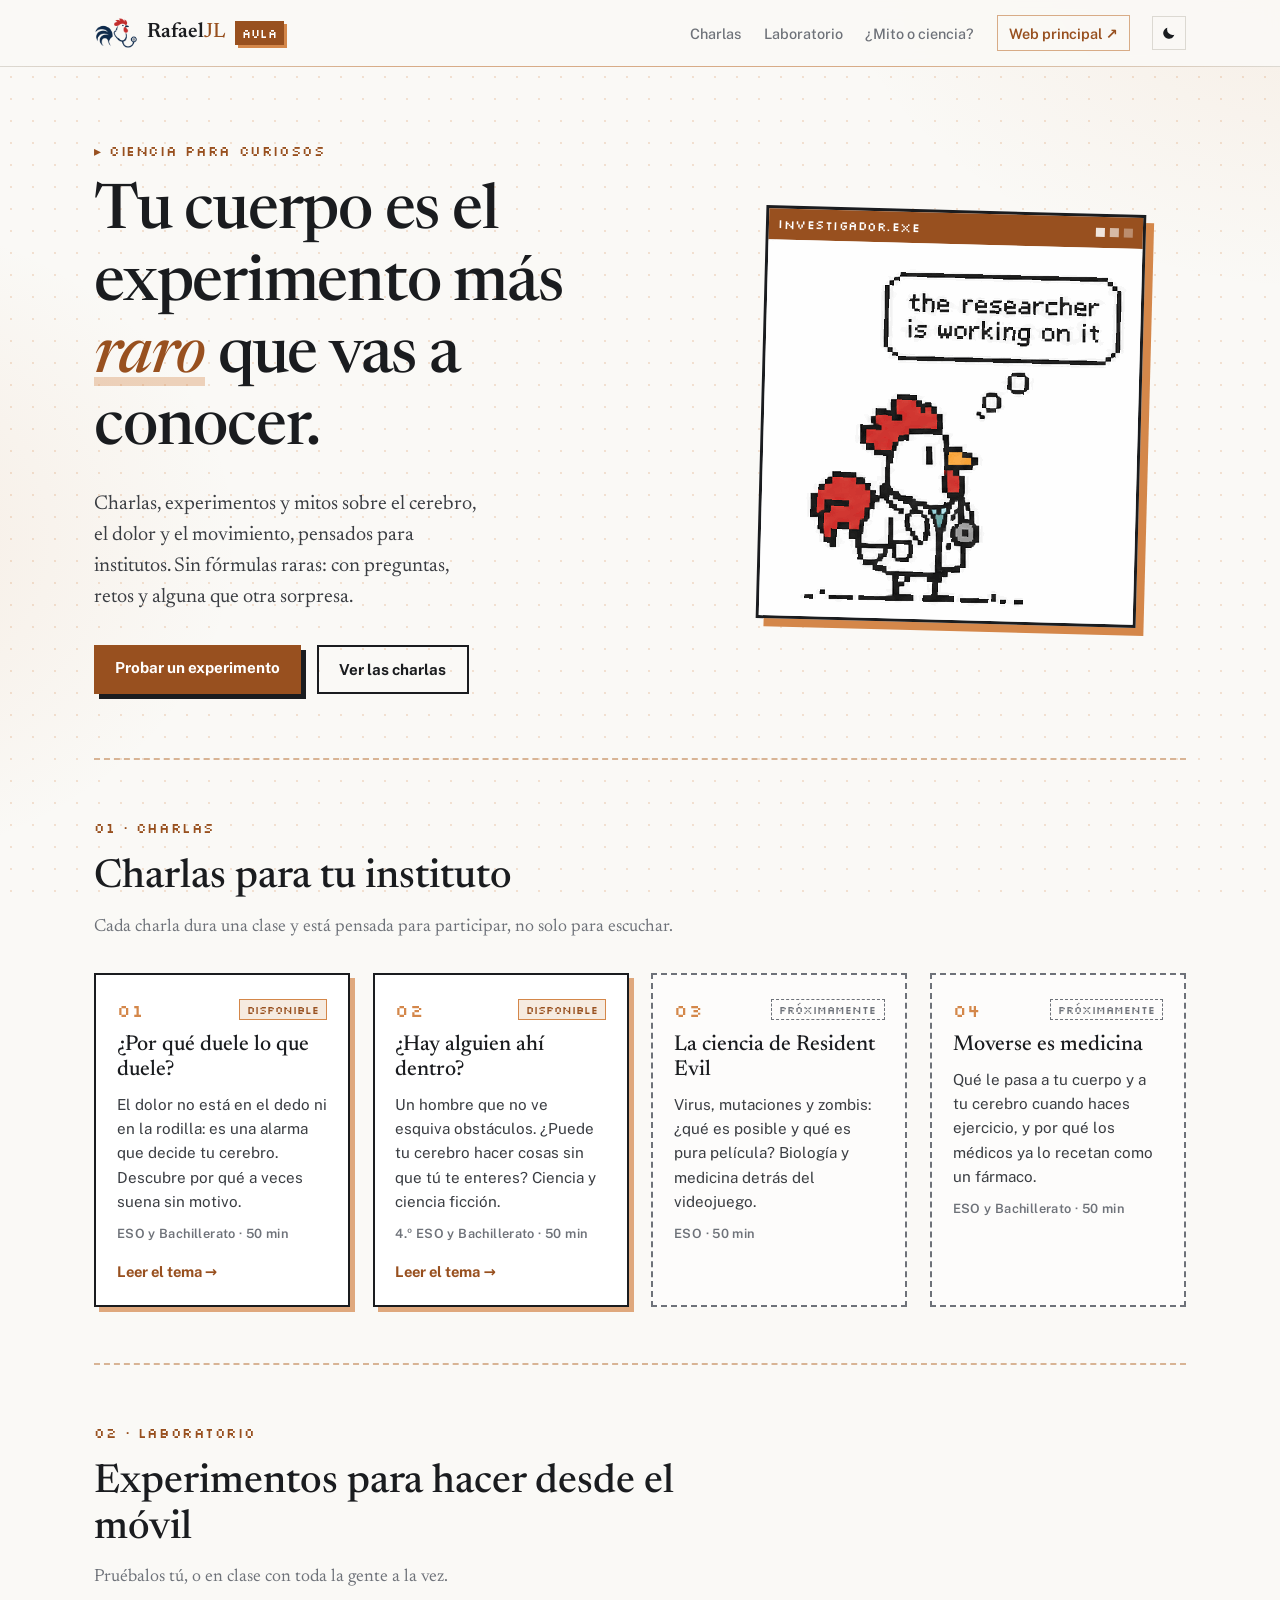
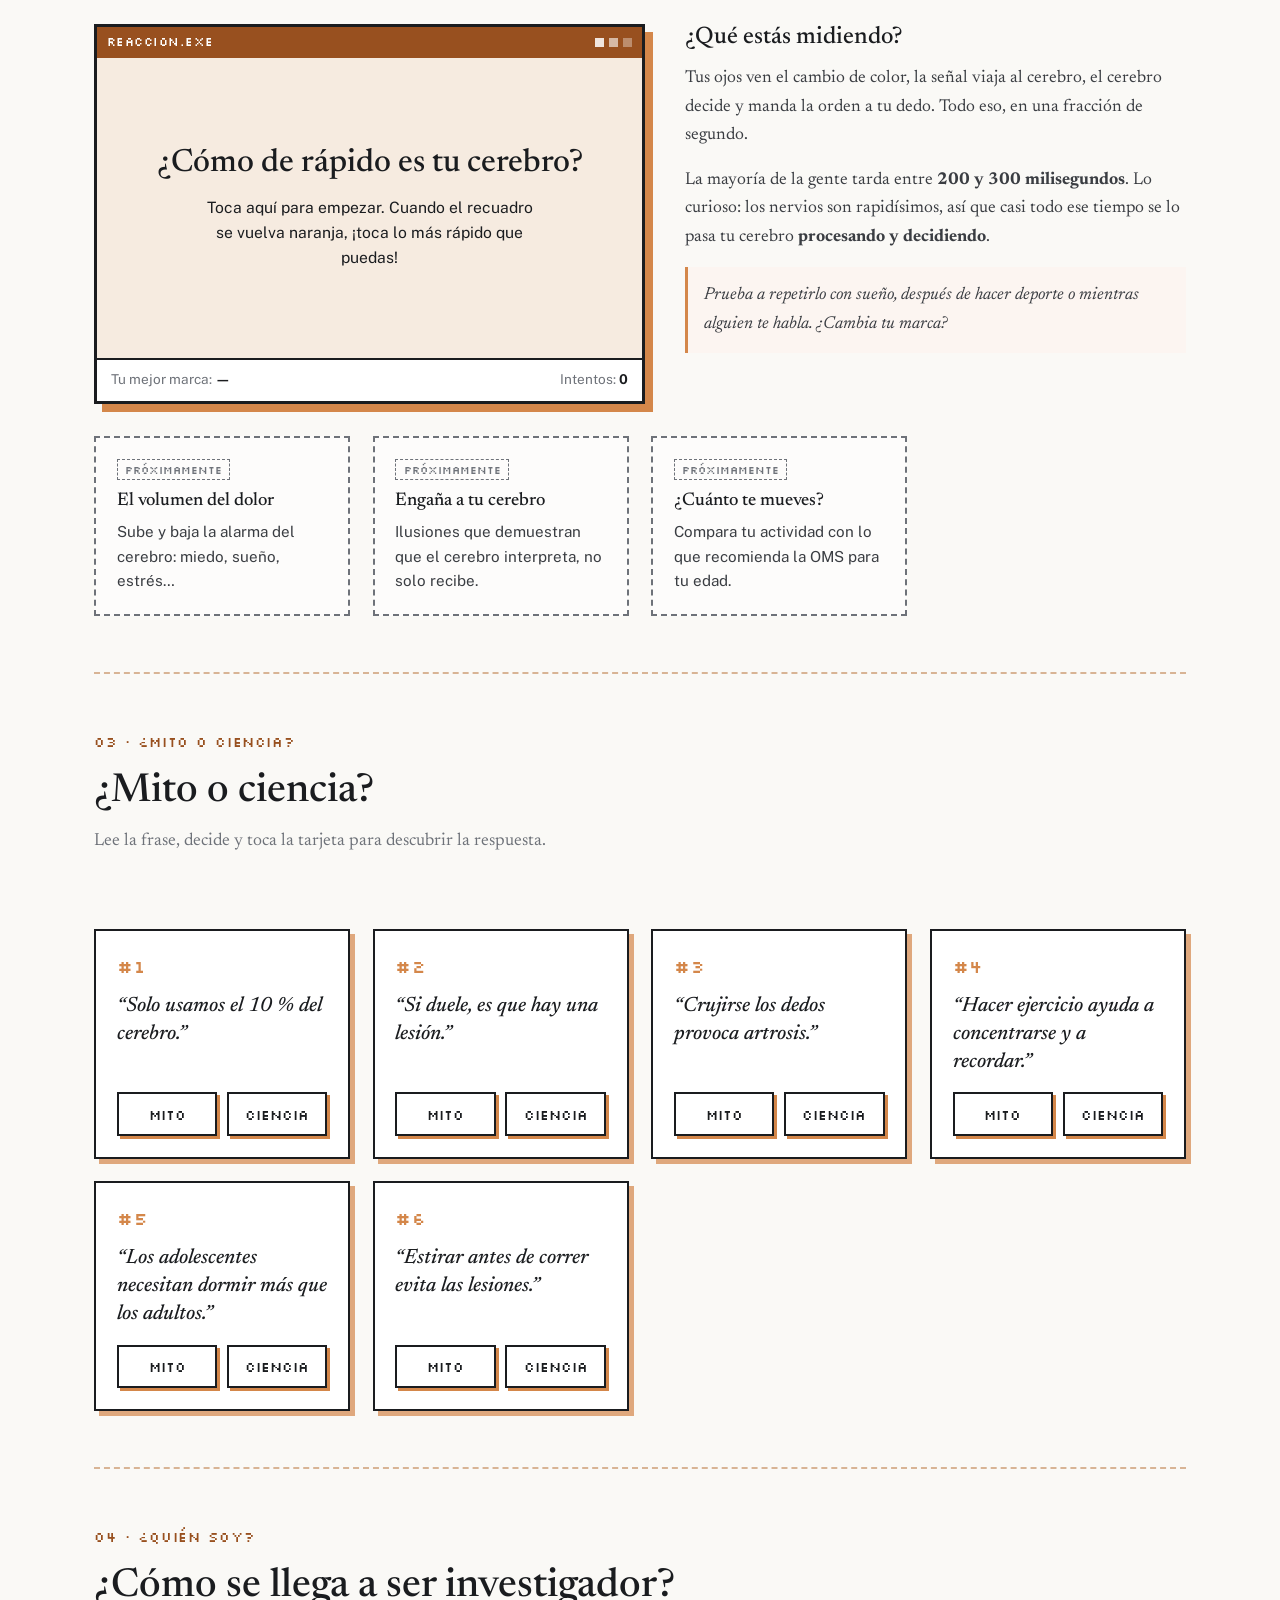
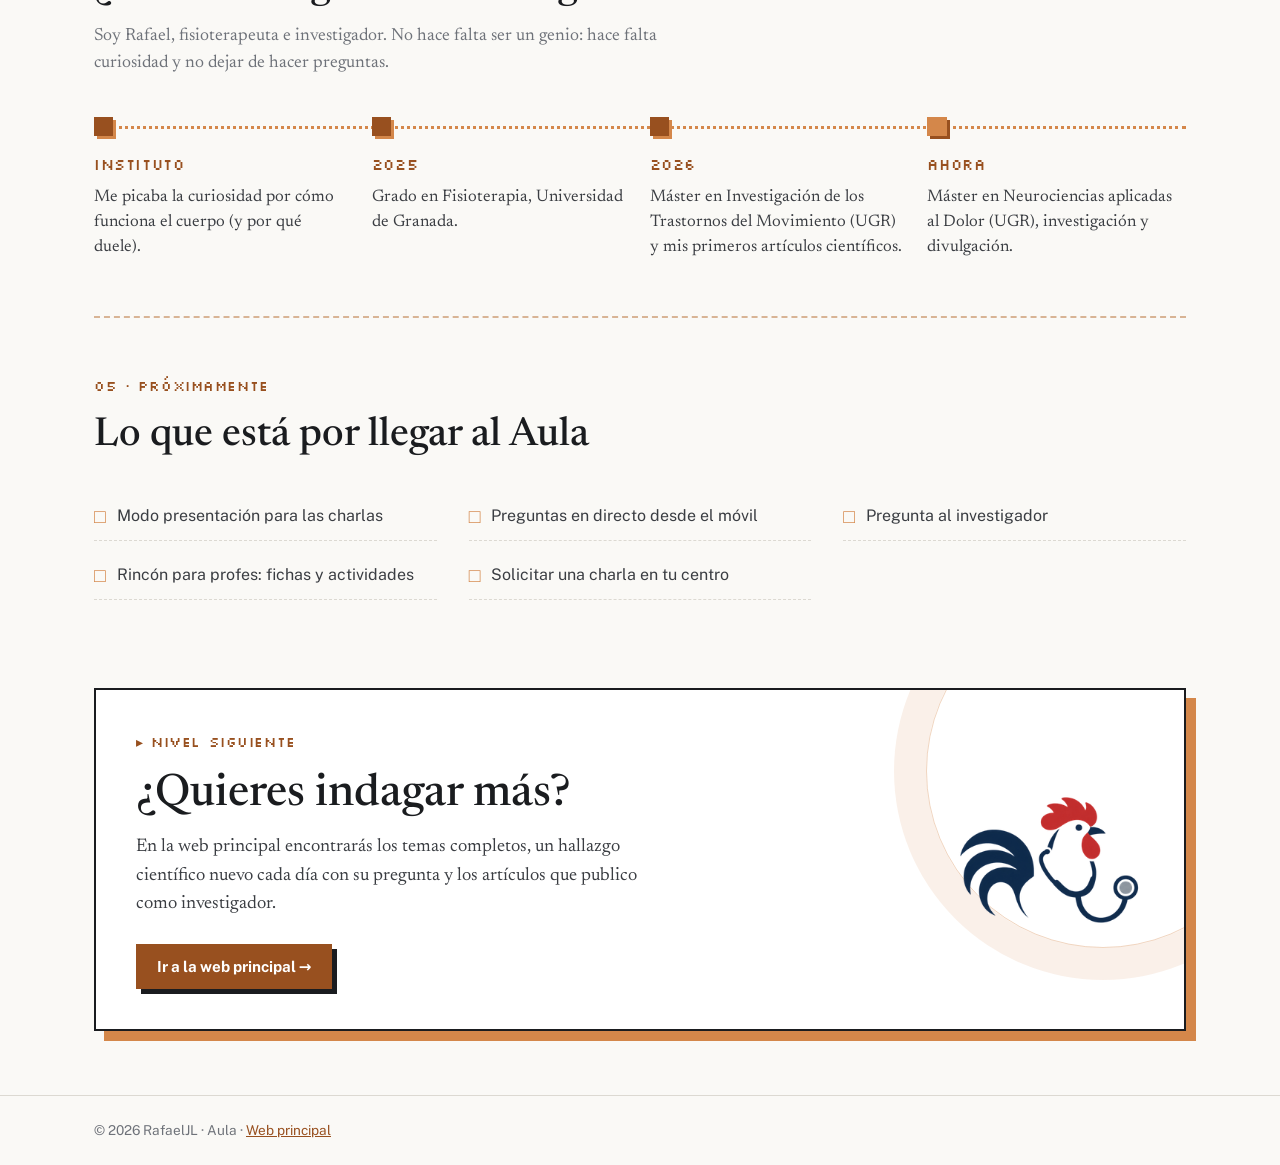
==== aula/index.html @ c413d4af "Aula: sección para institutos con charlas, laboratorio y mito o ciencia Co-Authored-By: Claude Opus " ====
<!DOCTYPE html>
<html lang="es">
<head>
  <meta charset="utf-8">
  <meta name="viewport" content="width=device-width, initial-scale=1">
  <title>Aula · RafaelJL</title>
  <meta name="description" content="Ciencia para institutos y curiosos: charlas, experimentos y mitos sobre el cuerpo, el cerebro y el dolor.">
  <meta property="og:type" content="website">
  <meta property="og:title" content="Aula RafaelJL · Ciencia para curiosos">
  <meta property="og:description" content="Charlas, experimentos y mitos sobre el cuerpo, el cerebro y el dolor.">
  <meta property="og:image" content="https://rafacapi17-dev.github.io/img/portada-compartir.jpg">
  <meta name="twitter:card" content="summary_large_image">
  <link rel="icon" type="image/png" href="../img/favicon.png">
  <link rel="preconnect" href="https://fonts.googleapis.com">
  <link rel="preconnect" href="https://fonts.gstatic.com" crossorigin>
  <link href="https://fonts.googleapis.com/css2?family=Newsreader:opsz,wght@6..72,400;6..72,500;6..72,600&family=Public+Sans:wght@400;500;600;700&family=Silkscreen&display=swap" rel="stylesheet">
  <link rel="stylesheet" href="aula.css?v=202611101855">
  <script>
    try {
      var t = localStorage.getItem("tema");
      if (t !== "claro" && t !== "oscuro") t = matchMedia("(prefers-color-scheme: dark)").matches ? "oscuro" : "claro";
      document.documentElement.dataset.tema = t;
    } catch (e) {}
  </script>
</head>
<body>
  <header class="barra">
    <div class="barra-in">
      <a class="marca" href="./" aria-label="Aula RafaelJL">
        <img class="logo logo-claro" src="../img/logo-gallo.png" alt="" width="44" height="44">
        <img class="logo logo-oscuro" src="../img/logo-gallo-oscuro.png" alt="" width="44" height="44">
        <span class="marca-txt">Rafael<span>JL</span></span>
        <span class="chapa">Aula</span>
      </a>
      <nav>
        <a href="#charlas">Charlas</a>
        <a href="#laboratorio">Laboratorio</a>
        <a href="#mitos">¿Mito o ciencia?</a>
        <a class="a-madre" href="../">Web principal <span aria-hidden="true">↗</span></a>
        <button type="button" class="ctrl" id="btnTema" aria-label="Cambiar modo claro u oscuro">
          <svg class="ico-luna" viewBox="0 0 24 24" aria-hidden="true"><path d="M20 14.5A8.5 8.5 0 0 1 9.5 4a8.5 8.5 0 1 0 10.5 10.5z"/></svg>
          <svg class="ico-sol" viewBox="0 0 24 24" aria-hidden="true"><circle cx="12" cy="12" r="4.2"/><path d="M12 2v2.5M12 19.5V22M2 12h2.5M19.5 12H22M4.9 4.9l1.8 1.8M17.3 17.3l1.8 1.8M4.9 19.1l1.8-1.8M17.3 6.7l1.8-1.8"/></svg>
        </button>
      </nav>
    </div>
  </header>

  <main>
    <section class="hero">
      <div class="hero-txt">
        <p class="pixel-etq">▸ Ciencia para curiosos</p>
        <h1>Tu cuerpo es el experimento más <em>raro</em> que vas a conocer.</h1>
        <p class="intro">Charlas, experimentos y mitos sobre el cerebro, el dolor y el movimiento, pensados para institutos. Sin fórmulas raras: con preguntas, retos y alguna que otra sorpresa.</p>
        <div class="botones">
          <a class="btn btn-pixel" href="#laboratorio">Probar un experimento</a>
          <a class="btn btn-linea" href="#charlas">Ver las charlas</a>
        </div>
      </div>
      <figure class="ventana hero-ventana">
        <div class="ventana-barra"><span class="pixel">investigador.exe</span><span class="puntos" aria-hidden="true"><i></i><i></i><i></i></span></div>
        <img class="pixelado" src="../img/investigador-trabajando.gif" alt="Gallo investigador con bata y estetoscopio pensando" width="504" height="506">
      </figure>
    </section>

    <section id="charlas" class="bloque">
      <div class="bloque-cab"><p class="pixel-etq">01 · Charlas</p><h2>Charlas para tu instituto</h2>
        <p>Cada charla dura una clase y está pensada para participar, no solo para escuchar.</p></div>
      <div class="rejilla" id="charlasLista"></div>
    </section>

    <section id="laboratorio" class="bloque">
      <div class="bloque-cab"><p class="pixel-etq">02 · Laboratorio</p><h2>Experimentos para hacer desde el móvil</h2>
        <p>Pruébalos tú, o en clase con toda la gente a la vez.</p></div>
      <div class="lab">
        <div class="ventana reaccion" id="reaccion">
          <div class="ventana-barra"><span class="pixel">reaccion.exe</span><span class="puntos" aria-hidden="true"><i></i><i></i><i></i></span></div>
          <button type="button" class="reaccion-zona" id="zona" data-estado="inicio">
            <span class="r-titulo" id="rTitulo">¿Cómo de rápido es tu cerebro?</span>
            <span class="r-texto" id="rTexto">Toca aquí para empezar. Cuando el recuadro se vuelva naranja, ¡toca lo más rápido que puedas!</span>
          </button>
          <div class="reaccion-pie"><span>Tu mejor marca: <b id="rMejor">—</b></span><span>Intentos: <b id="rIntentos">0</b></span></div>
        </div>
        <div class="lab-explica">
          <h3>¿Qué estás midiendo?</h3>
          <p>Tus ojos ven el cambio de color, la señal viaja al cerebro, el cerebro decide y manda la orden a tu dedo. Todo eso, en una fracción de segundo.</p>
          <p>La mayoría de la gente tarda entre <strong>200 y 300 milisegundos</strong>. Lo curioso: los nervios son rapidísimos, así que casi todo ese tiempo se lo pasa tu cerebro <strong>procesando y decidiendo</strong>.</p>
          <p class="nota">Prueba a repetirlo con sueño, después de hacer deporte o mientras alguien te habla. ¿Cambia tu marca?</p>
        </div>
      </div>
      <div class="rejilla mini" id="expLista"></div>
    </section>

    <section id="mitos" class="bloque">
      <div class="bloque-cab"><p class="pixel-etq">03 · ¿Mito o ciencia?</p><h2>¿Mito o ciencia?</h2>
        <p>Lee la frase, decide y toca la tarjeta para descubrir la respuesta.</p></div>
      <div class="marcador" id="marcador" aria-live="polite"></div>
      <div class="rejilla mitos" id="mitosLista"></div>
    </section>

    <section id="investigador" class="bloque">
      <div class="bloque-cab"><p class="pixel-etq">04 · ¿Quién soy?</p><h2>¿Cómo se llega a ser investigador?</h2>
        <p>Soy Rafael, fisioterapeuta e investigador. No hace falta ser un genio: hace falta curiosidad y no dejar de hacer preguntas.</p></div>
      <ol class="camino" id="camino"></ol>
    </section>

    <section class="bloque">
      <div class="bloque-cab"><p class="pixel-etq">05 · Próximamente</p><h2>Lo que está por llegar al Aula</h2></div>
      <ul class="ruta" id="ruta"></ul>
    </section>

    <section class="indagar">
      <div class="indagar-txt">
        <p class="pixel-etq">▸ Nivel siguiente</p>
        <h2>¿Quieres indagar más?</h2>
        <p>En la web principal encontrarás los temas completos, un hallazgo científico nuevo cada día con su pregunta y los artículos que publico como investigador.</p>
        <a class="btn btn-pixel" href="../">Ir a la web principal →</a>
      </div>
      <img class="indagar-logo logo-claro" src="../img/logo-gallo.png" alt="" width="200" height="200">
      <img class="indagar-logo logo-oscuro" src="../img/logo-gallo-oscuro.png" alt="" width="200" height="200">
    </section>
  </main>

  <footer><div>© <span id="anio"></span> RafaelJL · Aula · <a href="../">Web principal</a></div></footer>

  <script data-goatcounter="https://rafaeljl.goatcounter.com/count" async src="https://gc.zgo.at/count.js"></script>
  <script src="datos.js?v=202611101855"></script>
  <script src="aula.js?v=202611101855"></script>
</body>
</html>
---- aula/aula.css ----
:root {
  --fondo: #faf9f6; --papel: #ffffff; --tinta: #1a1c1f; --texto: #3a3d42; --suave: #6e7279; --linea: #dcd9d2;
  --acento: #98501f; --ambar: #d4874a; --ambar-velo: rgba(212,135,74,.12); --crema: #f6ebe0;
  --bien: #2d6a4f; --mal: #9b2c2c;
  --serif: "Newsreader", Georgia, serif; --sans: "Public Sans", system-ui, sans-serif; --pixel: "Silkscreen", ui-monospace, monospace;
  --pix: 3px; color-scheme: light;
}
:root[data-tema="oscuro"] {
  --fondo: #121417; --papel: #1a1d21; --tinta: #eceae5; --texto: #c9c7c1; --suave: #8f949b; --linea: #2e3237;
  --acento: #e2a774; --ambar: #d99a62; --ambar-velo: rgba(217,154,98,.08); --crema: #2c2219; --bien: #6fc39a; --mal: #e58a8a; color-scheme: dark;
}
* { box-sizing: border-box; }
html { scroll-behavior: smooth; scroll-padding-top: 80px; }
body { margin: 0; background: var(--fondo); color: var(--texto); font: 400 17px/1.6 var(--sans); -webkit-font-smoothing: antialiased;
  background-image: radial-gradient(55rem 40rem at 105% -10%, var(--ambar-velo), transparent 60%), radial-gradient(45rem 35rem at -15% 60%, var(--ambar-velo), transparent 60%),
    radial-gradient(color-mix(in srgb, var(--ambar) 22%, transparent) 1px, transparent 1.2px);
  background-size: auto, auto, 22px 22px; background-attachment: fixed; }
img { display: block; max-width: 100%; }
[hidden] { display: none !important; }
a { color: var(--acento); }
h1, h2, h3 { font-family: var(--serif); font-weight: 500; color: var(--tinta); margin: 0; line-height: 1.15; }
.pixel, .pixel-etq { font-family: var(--pixel); font-weight: 400; letter-spacing: .04em; }
.pixel-etq { margin: 0 0 1rem; font-size: .9rem; color: var(--acento); text-transform: uppercase; }
.pixelado { image-rendering: pixelated; }
:focus-visible { outline: 2px solid var(--ambar); outline-offset: 3px; }

/* Barra */
.barra { position: sticky; top: 0; z-index: 5; background: color-mix(in srgb, var(--fondo) 92%, transparent); backdrop-filter: blur(8px); border-bottom: 1px solid var(--linea); }
.barra::after { content: ""; position: absolute; left: 0; right: 0; bottom: -1px; height: 1px; background: linear-gradient(90deg, transparent, var(--ambar) 30%, var(--ambar) 70%, transparent); opacity: .55; }
.barra-in { max-width: 1140px; margin: 0 auto; padding: .7rem 1.5rem; display: flex; align-items: center; justify-content: space-between; gap: 1rem; }
.marca { display: inline-flex; align-items: center; gap: .55rem; text-decoration: none; }
.logo { width: 44px; height: 44px; }
.logo-oscuro { display: none; }
:root[data-tema="oscuro"] .logo-claro { display: none; }
:root[data-tema="oscuro"] .logo-oscuro { display: block; }
.marca-txt { font: 600 1.3rem/1 var(--serif); color: var(--tinta); }
.marca-txt span { color: var(--acento); font-weight: 500; }
.chapa { font: .72rem var(--pixel); text-transform: uppercase; color: var(--papel); background: var(--acento); padding: .3rem .45rem .25rem; box-shadow: var(--pix) var(--pix) 0 var(--ambar); }
nav { display: flex; align-items: center; gap: 1.4rem; }
nav a { color: var(--suave); text-decoration: none; font-size: .9rem; font-weight: 500; }
nav a:hover { color: var(--tinta); }
nav .a-madre { color: var(--acento); font-weight: 600; border: 1px solid color-mix(in srgb, var(--ambar) 55%, var(--linea)); padding: .35rem .7rem; }
nav .a-madre:hover { border-color: var(--ambar); color: var(--acento); }
.ctrl { display: inline-grid; place-items: center; width: 2.1rem; height: 2.1rem; background: none; border: 1px solid var(--linea); cursor: pointer; color: var(--tinta); }
.ctrl:hover { border-color: var(--ambar); }
.ctrl svg { width: 1rem; height: 1rem; fill: none; stroke: currentColor; stroke-width: 1.8; stroke-linecap: round; }
.ico-luna { fill: currentColor !important; stroke: none !important; }
.ico-sol { display: none; }
:root[data-tema="oscuro"] .ico-sol { display: block; }
:root[data-tema="oscuro"] .ico-luna { display: none; }

main { max-width: 1140px; margin: 0 auto; padding: 0 1.5rem; }

/* Ventanas retro */
.ventana { margin: 0; background: #fff; border: var(--pix) solid var(--tinta); box-shadow: 8px 8px 0 var(--ambar); }
:root[data-tema="oscuro"] .ventana { border-color: #eceae5; }
.ventana-barra { display: flex; justify-content: space-between; align-items: center; padding: .35rem .6rem; background: var(--acento); color: #fff; font-size: .78rem; }
.puntos { display: flex; gap: 5px; }
.puntos i { width: 9px; height: 9px; background: #fff; opacity: .85; }
.puntos i:nth-child(2) { opacity: .6; } .puntos i:nth-child(3) { opacity: .35; }

/* Hero */
.hero { display: grid; grid-template-columns: 1.2fr 1fr; gap: 3.5rem; align-items: center; padding: 4.5rem 0 4rem; }
.hero h1 { font-size: clamp(2.4rem, 5vw, 3.9rem); letter-spacing: -.02em; }
.hero h1 em { font-style: italic; color: var(--acento); position: relative; }
.hero h1 em::after { content: ""; position: absolute; left: 0; right: 0; bottom: .05em; height: .14em; background: var(--ambar); opacity: .35; }
.intro { font: 400 1.25rem/1.55 var(--serif); margin: 1.5rem 0 2rem; max-width: 36ch; }
.botones { display: flex; flex-wrap: wrap; gap: 1rem; }
.btn { display: inline-block; text-decoration: none; font: 700 .95rem var(--sans); padding: .85rem 1.3rem; transition: transform .12s, box-shadow .12s; }
.btn-pixel { background: var(--acento); color: #fff; box-shadow: 5px 5px 0 var(--tinta); }
:root[data-tema="oscuro"] .btn-pixel { color: #1a1c1f; }
.btn-pixel:hover { transform: translate(-2px, -2px); box-shadow: 7px 7px 0 var(--tinta); }
.btn-pixel:active { transform: translate(3px, 3px); box-shadow: 2px 2px 0 var(--tinta); }
.btn-linea { color: var(--tinta); border: 2px solid var(--tinta); }
.btn-linea:hover { border-color: var(--ambar); color: var(--acento); }
.hero-ventana { max-width: 380px; justify-self: center; transform: rotate(1.5deg); }
.hero-ventana img { width: 100%; height: auto; }

/* Bloques */
.bloque { padding: 3.5rem 0; border-top: 2px dashed color-mix(in srgb, var(--ambar) 45%, var(--linea)); }
.bloque-cab { margin-bottom: 2rem; max-width: 60ch; }
.bloque-cab h2 { font-size: clamp(1.9rem, 3.5vw, 2.5rem); }
.bloque-cab > p:not(.pixel-etq) { margin: .8rem 0 0; font: 400 1.1rem/1.55 var(--serif); color: var(--suave); }
.rejilla { display: grid; grid-template-columns: repeat(auto-fill, minmax(240px, 1fr)); gap: 1.4rem; }
.tarjeta { position: relative; display: flex; flex-direction: column; gap: .6rem; padding: 1.3rem; background: var(--papel); border: 2px solid var(--tinta); box-shadow: 5px 5px 0 color-mix(in srgb, var(--ambar) 70%, transparent); transition: transform .15s, box-shadow .15s; }
.tarjeta:hover { transform: translate(-2px, -2px); box-shadow: 7px 7px 0 var(--ambar); }
.tarjeta.es-prox { border-style: dashed; border-color: var(--suave); box-shadow: none; background: color-mix(in srgb, var(--papel) 60%, transparent); }
.tarjeta.es-prox:hover { transform: none; }
.tarjeta-cab { display: flex; justify-content: space-between; align-items: center; }
.num { font-size: 1.1rem; color: var(--ambar); }
.estado { font: .68rem var(--pixel); text-transform: uppercase; padding: .2rem .45rem .15rem; }
.estado.ok { background: var(--crema); color: var(--acento); border: 1px solid var(--ambar); }
.estado.prox { color: var(--suave); border: 1px dashed var(--suave); }
.tarjeta h3 { font-size: 1.35rem; }
.tarjeta p { margin: 0; font-size: .95rem; }
.tarjeta .datos { font-size: .8rem; font-weight: 600; color: var(--suave); letter-spacing: .03em; }
.tarjeta .enlace { margin-top: auto; padding-top: .4rem; font-weight: 700; font-size: .92rem; text-decoration: none; }
.tarjeta .enlace:hover { text-decoration: underline; }
.rejilla.mini { margin-top: 2rem; }
.tarjeta.mini h3 { font-size: 1.15rem; }

/* Laboratorio */
.lab { display: grid; grid-template-columns: 1.1fr 1fr; gap: 2.5rem; align-items: start; }
.reaccion { background: var(--papel); }
.reaccion-zona { all: unset; box-sizing: border-box; cursor: pointer; display: flex; flex-direction: column; justify-content: center; align-items: center; gap: .8rem; width: 100%; min-height: 300px; padding: 2rem; text-align: center; user-select: none; -webkit-user-select: none; touch-action: manipulation; transition: background .1s; background: var(--crema); color: var(--tinta); }
.reaccion-zona:focus-visible { outline: 3px solid var(--ambar); outline-offset: -6px; }
.r-titulo { font: 500 2rem/1.15 var(--serif); }
.r-texto { max-width: 34ch; font-size: .98rem; }
.reaccion-zona[data-estado="espera"] { background: #3a3d42; color: #eceae5; }
.reaccion-zona[data-estado="ya"] { background: var(--ambar); color: #1a1c1f; }
.reaccion-zona[data-estado="ya"] .r-titulo { font: 2.6rem var(--pixel); }
.reaccion-zona[data-estado="pronto"] { background: color-mix(in srgb, var(--mal) 18%, var(--papel)); }
.reaccion-zona[data-estado="resultado"] .r-titulo { font: 2.6rem var(--pixel); color: var(--acento); }
.reaccion-pie { display: flex; justify-content: space-between; padding: .6rem .9rem; border-top: 2px solid var(--tinta); font-size: .85rem; color: var(--suave); background: var(--papel); }
:root[data-tema="oscuro"] .reaccion-pie { border-color: #eceae5; }
.reaccion-pie b { color: var(--tinta); }
.lab-explica h3 { font-size: 1.5rem; margin-bottom: .8rem; }
.lab-explica p { font: 400 1.08rem/1.65 var(--serif); margin: 0 0 1rem; }
.lab-explica .nota { padding: .9rem 1rem; border-left: 3px solid var(--ambar); background: color-mix(in srgb, var(--ambar) 8%, var(--papel)); font-style: italic; }

/* Mitos */
.marcador { display: flex; flex-wrap: wrap; gap: .5rem 1rem; align-items: center; min-height: 1.6rem; margin-bottom: 1rem; color: var(--suave); }
.marcador .pixel { color: var(--acento); }
.mito { min-height: 230px; padding: 1.3rem; background: var(--papel); border: 2px solid var(--tinta); box-shadow: 5px 5px 0 color-mix(in srgb, var(--ambar) 70%, transparent); display: flex; }
.mito > div { display: flex; flex-direction: column; gap: .8rem; width: 100%; }
.mito.girada { animation: girar .45s ease; }
@keyframes girar { 0% { transform: perspective(600px) rotateY(0); } 50% { transform: perspective(600px) rotateY(90deg); } 100% { transform: perspective(600px) rotateY(0); } }
.mito.acierto { box-shadow: 5px 5px 0 var(--bien); }
.mito.fallo { box-shadow: 5px 5px 0 var(--mal); }
.mito-frase { margin: 0; font: italic 500 1.3rem/1.35 var(--serif); color: var(--tinta); flex: 1; }
.mito-botones { display: grid; grid-template-columns: 1fr 1fr; gap: .6rem; }
.mito-botones button { cursor: pointer; padding: .65rem; font: .9rem var(--pixel); text-transform: uppercase; background: var(--papel); color: var(--tinta); border: 2px solid var(--tinta); box-shadow: 3px 3px 0 var(--ambar); transition: transform .1s, box-shadow .1s; }
.mito-botones button:hover { background: var(--crema); }
.mito-botones button:active { transform: translate(2px, 2px); box-shadow: 1px 1px 0 var(--ambar); }
.veredicto { align-self: flex-start; font: 1rem var(--pixel); text-transform: uppercase; padding: .3rem .55rem .2rem; color: #fff; }
.veredicto.v-mito { background: var(--mal); } .veredicto.v-ciencia { background: var(--bien); }
:root[data-tema="oscuro"] .veredicto { color: #121417; }
.tu-resp { margin: 0; font-weight: 700; color: var(--tinta); }
.mito-dorso p:last-child { margin: 0; font-size: .95rem; line-height: 1.55; }

/* Camino del investigador */
.camino { list-style: none; margin: 0; padding: 0; display: grid; grid-template-columns: repeat(4, 1fr); gap: 1.2rem; position: relative; }
.camino::before { content: ""; position: absolute; left: 0; right: 0; top: 1.05rem; border-top: 3px dotted var(--ambar); }
.camino li { position: relative; padding-top: 2.6rem; }
.camino li::before { content: ""; position: absolute; top: .45rem; left: 0; width: 1.2rem; height: 1.2rem; background: var(--acento); box-shadow: 3px 3px 0 var(--ambar); }
.camino li:last-child::before { background: var(--ambar); box-shadow: 3px 3px 0 var(--acento); animation: latir 1.6s ease-in-out infinite; }
@keyframes latir { 50% { transform: scale(.75); } }
.camino .pixel { color: var(--acento); font-size: .95rem; }
.camino p { margin: .4rem 0 0; font: 400 1.05rem/1.5 var(--serif); }

/* Hoja de ruta */
.ruta { list-style: none; margin: 0; padding: 0; display: grid; grid-template-columns: repeat(auto-fill, minmax(280px, 1fr)); gap: .6rem 2rem; }
.ruta li { display: flex; align-items: center; gap: .7rem; padding: .7rem 0; border-bottom: 1px dashed var(--linea); font-size: 1rem; }
.ruta .caja { font: 1.2rem var(--pixel); color: var(--ambar); }
.ruta li.hecho { color: var(--suave); text-decoration: line-through; }

/* Puerta a la web principal */
.indagar { display: grid; grid-template-columns: 1fr auto; gap: 2rem; align-items: center; margin: 2rem 0 4rem; padding: 2.5rem; background: var(--papel); border: 2px solid var(--tinta); box-shadow: 10px 10px 0 var(--ambar); position: relative; overflow: hidden; }
.indagar::before { content: ""; position: absolute; right: -6rem; top: -6rem; width: 22rem; height: 22rem; border-radius: 50%; border: 1px solid color-mix(in srgb, var(--ambar) 35%, transparent); box-shadow: 0 0 0 2rem var(--ambar-velo); }
.indagar h2 { font-size: clamp(2rem, 4vw, 2.8rem); }
.indagar p:not(.pixel-etq) { font: 400 1.15rem/1.55 var(--serif); max-width: 52ch; margin: .8rem 0 1.6rem; }
.indagar-logo { width: 190px; height: auto; position: relative; }

footer { border-top: 1px solid var(--linea); }
footer div { max-width: 1140px; margin: 0 auto; padding: 1.5rem; font-size: .85rem; color: var(--suave); }

@media (max-width: 900px) {
  .hero { grid-template-columns: 1fr; gap: 2.5rem; padding-top: 3rem; }
  .hero-ventana { max-width: 300px; }
  .lab { grid-template-columns: 1fr; }
  .camino { grid-template-columns: 1fr 1fr; }
  nav a:not(.a-madre) { display: none; }
}
@media (max-width: 600px) {
  .marca-txt { font-size: 1.1rem; }
  .logo { width: 38px; height: 38px; }
  nav { gap: .5rem; }
  nav .a-madre { font-size: .8rem; padding: .3rem .5rem; }
  .barra-in { padding: .6rem 1rem; }
  .camino { grid-template-columns: 1fr; }
  .camino::before { left: .55rem; right: auto; top: 0; bottom: 0; border-top: 0; border-left: 3px dotted var(--ambar); }
  .camino li { padding: 0 0 0 2.4rem; }
  .camino li::before { top: .2rem; }
  .indagar { grid-template-columns: 1fr; padding: 1.8rem 1.3rem; }
  .indagar-logo { width: 130px; }
  .r-titulo { font-size: 1.6rem; }
}
@media (prefers-reduced-motion: reduce) { * { animation: none !important; transition: none !important; } }
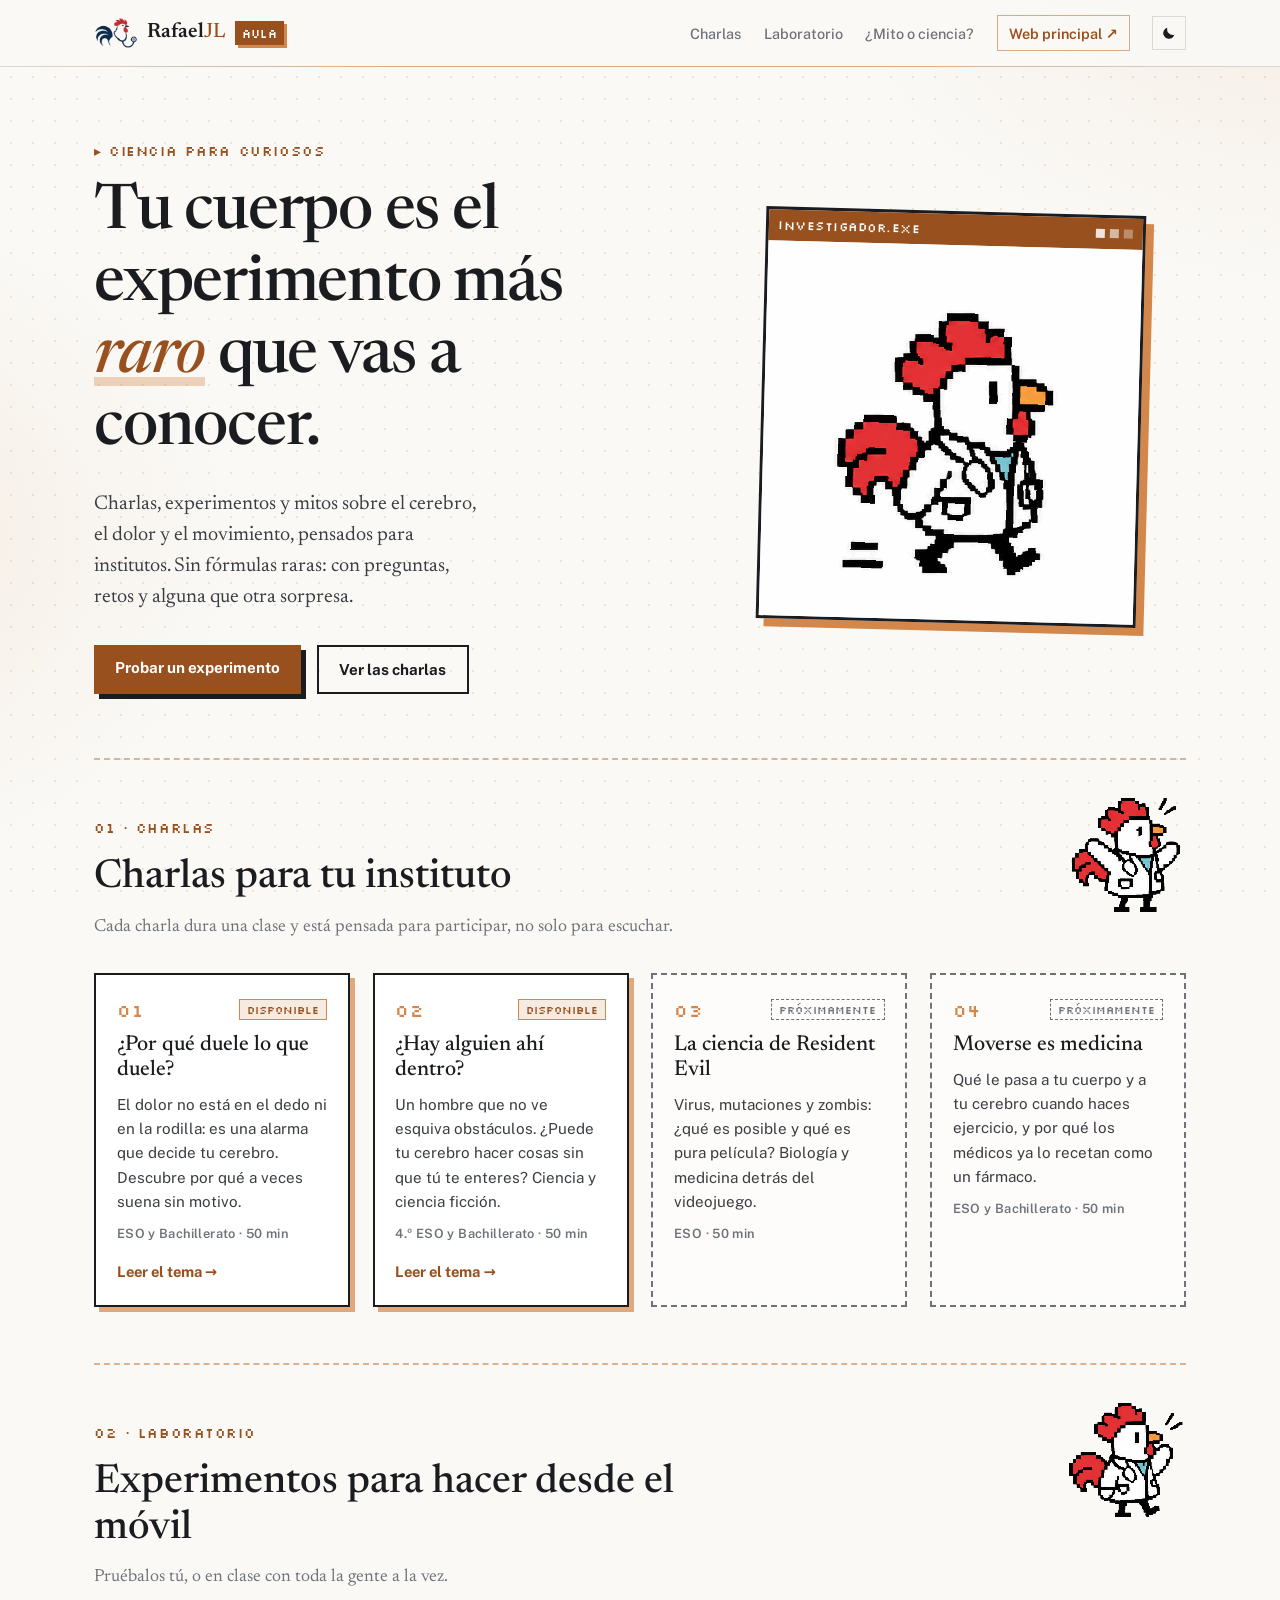
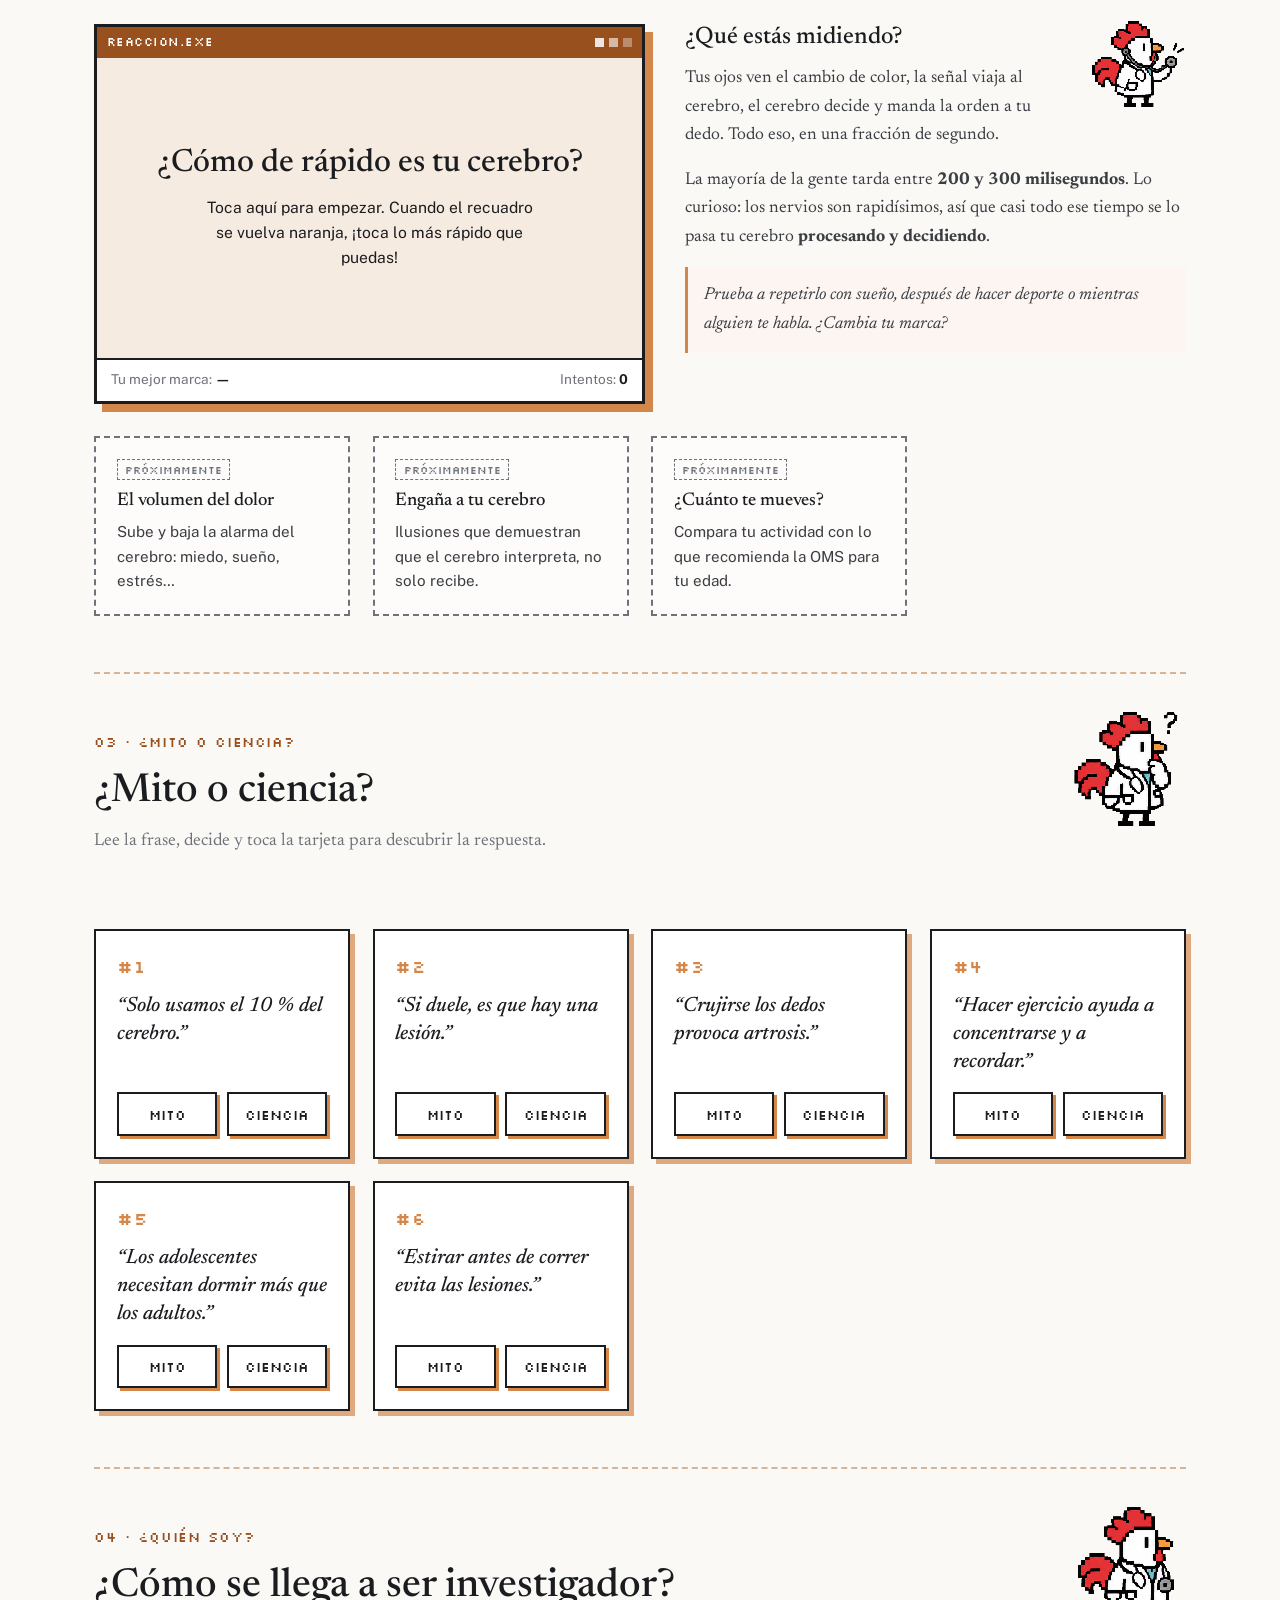
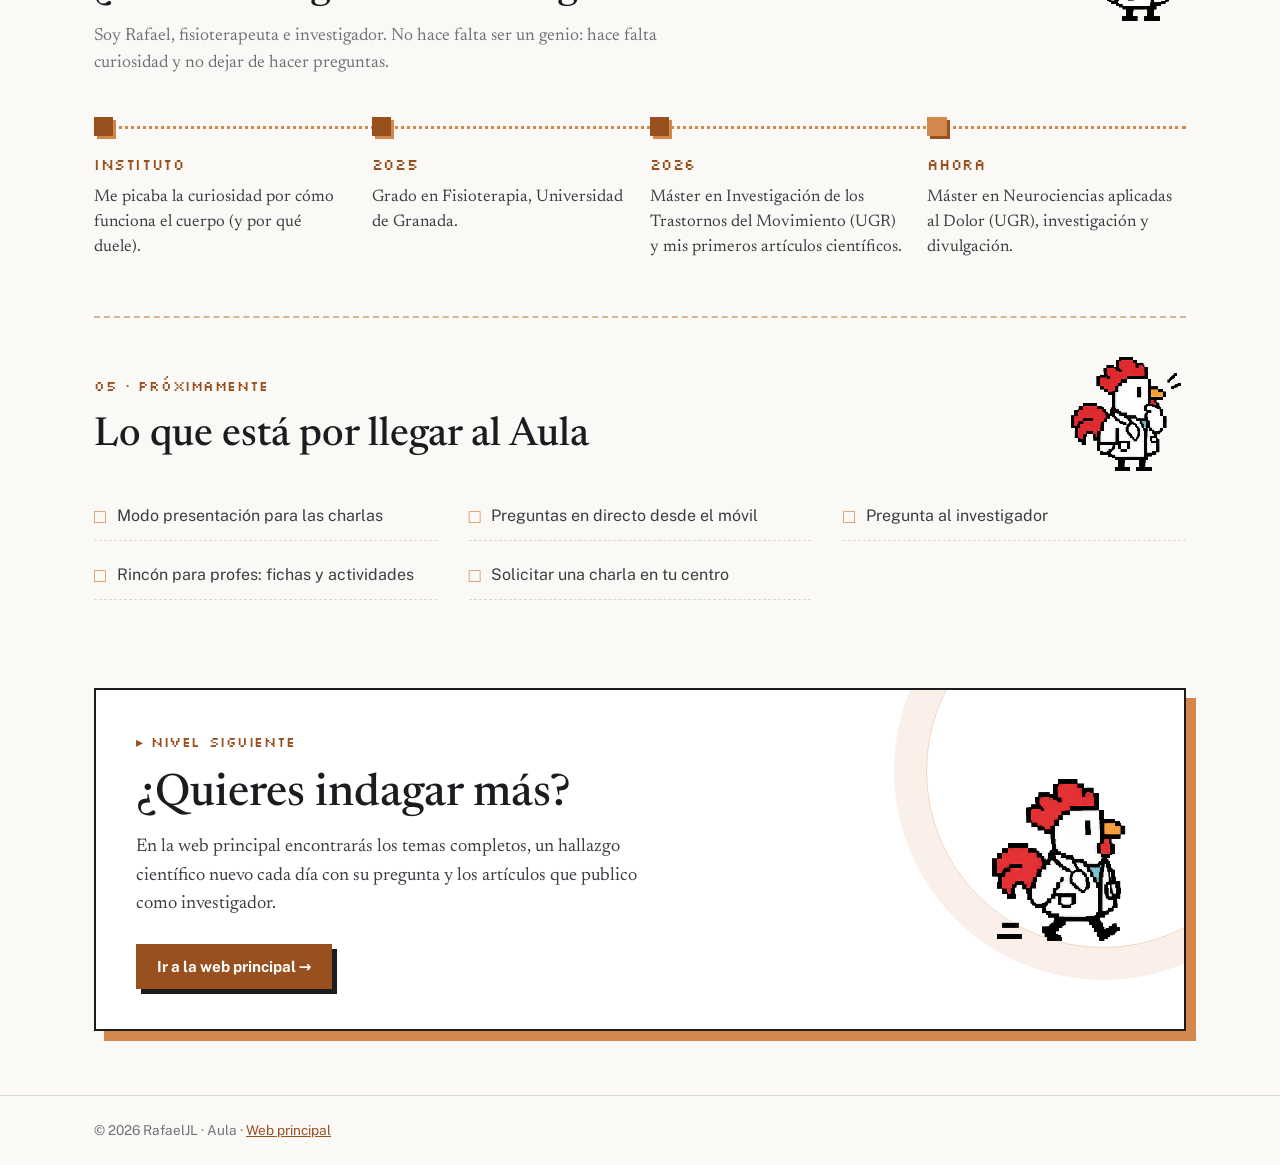
==== commit 66c4f6e6: "Gallo en poses variadas sin bocadillo en el Aula y en la puerta Co-Authored-By: Claude Opus 5.5 <nor" ====
--- a/aula/index.html
+++ b/aula/index.html
@@ -14,7 +14,7 @@
   <link rel="preconnect" href="https://fonts.googleapis.com">
   <link rel="preconnect" href="https://fonts.gstatic.com" crossorigin>
   <link href="https://fonts.googleapis.com/css2?family=Newsreader:opsz,wght@6..72,400;6..72,500;6..72,600&family=Public+Sans:wght@400;500;600;700&family=Silkscreen&display=swap" rel="stylesheet">
-  <link rel="stylesheet" href="aula.css?v=202611101855">
+  <link rel="stylesheet" href="aula.css?v=202611101901">
   <script>
     try {
       var t = localStorage.getItem("tema");
@@ -58,17 +58,19 @@
       </div>
       <figure class="ventana hero-ventana">
         <div class="ventana-barra"><span class="pixel">investigador.exe</span><span class="puntos" aria-hidden="true"><i></i><i></i><i></i></span></div>
-        <img class="pixelado" src="../img/investigador-trabajando.gif" alt="Gallo investigador con bata y estetoscopio pensando" width="504" height="506">
+        <img class="pixelado" src="../img/gallo/gallo-poses.gif" alt="Gallo investigador con bata y estetoscopio saludando" width="507" height="508">
       </figure>
     </section>
 
     <section id="charlas" class="bloque">
+      <img class="pose" src="../img/gallo/gallo-entusiasmado.png" alt="" width="200" height="200" loading="lazy">
       <div class="bloque-cab"><p class="pixel-etq">01 · Charlas</p><h2>Charlas para tu instituto</h2>
         <p>Cada charla dura una clase y está pensada para participar, no solo para escuchar.</p></div>
       <div class="rejilla" id="charlasLista"></div>
     </section>
 
     <section id="laboratorio" class="bloque">
+      <img class="pose" src="../img/gallo/gallo-saluda.png" alt="" width="200" height="200" loading="lazy">
       <div class="bloque-cab"><p class="pixel-etq">02 · Laboratorio</p><h2>Experimentos para hacer desde el móvil</h2>
         <p>Pruébalos tú, o en clase con toda la gente a la vez.</p></div>
       <div class="lab">
@@ -81,6 +83,7 @@
           <div class="reaccion-pie"><span>Tu mejor marca: <b id="rMejor">—</b></span><span>Intentos: <b id="rIntentos">0</b></span></div>
         </div>
         <div class="lab-explica">
+          <img class="pose-lab" id="rPose" src="../img/gallo/gallo-fonendo.png" alt="" width="200" height="200">
           <h3>¿Qué estás midiendo?</h3>
           <p>Tus ojos ven el cambio de color, la señal viaja al cerebro, el cerebro decide y manda la orden a tu dedo. Todo eso, en una fracción de segundo.</p>
           <p>La mayoría de la gente tarda entre <strong>200 y 300 milisegundos</strong>. Lo curioso: los nervios son rapidísimos, así que casi todo ese tiempo se lo pasa tu cerebro <strong>procesando y decidiendo</strong>.</p>
@@ -91,6 +94,7 @@
     </section>
 
     <section id="mitos" class="bloque">
+      <img class="pose" src="../img/gallo/gallo-pensando.png" alt="" width="200" height="200" loading="lazy">
       <div class="bloque-cab"><p class="pixel-etq">03 · ¿Mito o ciencia?</p><h2>¿Mito o ciencia?</h2>
         <p>Lee la frase, decide y toca la tarjeta para descubrir la respuesta.</p></div>
       <div class="marcador" id="marcador" aria-live="polite"></div>
@@ -98,12 +102,14 @@
     </section>
 
     <section id="investigador" class="bloque">
+      <img class="pose" src="../img/gallo/gallo-de-pie.png" alt="" width="200" height="200" loading="lazy">
       <div class="bloque-cab"><p class="pixel-etq">04 · ¿Quién soy?</p><h2>¿Cómo se llega a ser investigador?</h2>
         <p>Soy Rafael, fisioterapeuta e investigador. No hace falta ser un genio: hace falta curiosidad y no dejar de hacer preguntas.</p></div>
       <ol class="camino" id="camino"></ol>
     </section>
 
     <section class="bloque">
+      <img class="pose" src="../img/gallo/gallo-idea.png" alt="" width="200" height="200" loading="lazy">
       <div class="bloque-cab"><p class="pixel-etq">05 · Próximamente</p><h2>Lo que está por llegar al Aula</h2></div>
       <ul class="ruta" id="ruta"></ul>
     </section>
@@ -115,15 +121,14 @@
         <p>En la web principal encontrarás los temas completos, un hallazgo científico nuevo cada día con su pregunta y los artículos que publico como investigador.</p>
         <a class="btn btn-pixel" href="../">Ir a la web principal →</a>
       </div>
-      <img class="indagar-logo logo-claro" src="../img/logo-gallo.png" alt="" width="200" height="200">
-      <img class="indagar-logo logo-oscuro" src="../img/logo-gallo-oscuro.png" alt="" width="200" height="200">
+      <img class="indagar-logo pose-fija" src="../img/gallo/gallo-camina.png" alt="" width="200" height="200">
     </section>
   </main>
 
   <footer><div>© <span id="anio"></span> RafaelJL · Aula · <a href="../">Web principal</a></div></footer>
 
   <script data-goatcounter="https://rafaeljl.goatcounter.com/count" async src="https://gc.zgo.at/count.js"></script>
-  <script src="datos.js?v=202611101855"></script>
-  <script src="aula.js?v=202611101855"></script>
+  <script src="datos.js?v=202611101901"></script>
+  <script src="aula.js?v=202611101901"></script>
 </body>
 </html>
--- a/aula/aula.css
+++ b/aula/aula.css
@@ -186,3 +186,15 @@
   .r-titulo { font-size: 1.6rem; }
 }
 @media (prefers-reduced-motion: reduce) { * { animation: none !important; transition: none !important; } }
+
+/* Poses del gallo */
+.bloque { position: relative; }
+.pose { position: absolute; right: 0; top: 2.2rem; width: 120px; height: auto; image-rendering: pixelated; pointer-events: none; animation: flota 3.5s ease-in-out infinite; }
+.bloque:nth-of-type(even) .pose { animation-delay: -1.7s; }
+@keyframes flota { 50% { transform: translateY(-6px); } }
+.pose-lab { float: right; width: 96px; height: auto; margin: -.5rem 0 .5rem 1rem; image-rendering: pixelated; }
+.pose-fija { image-rendering: pixelated; }
+.indagar-logo.pose-fija { width: 170px; }
+:root[data-tema="oscuro"] .pose, :root[data-tema="oscuro"] .pose-lab, :root[data-tema="oscuro"] .pose-fija { filter: drop-shadow(0 0 1px rgba(236,234,229,.55)); }
+@media (max-width: 900px) { .pose { width: 84px; top: 2.4rem; } }
+@media (max-width: 600px) { .pose { width: 64px; top: 2.6rem; } .bloque-cab { padding-right: 70px; } .pose-lab { width: 72px; } }
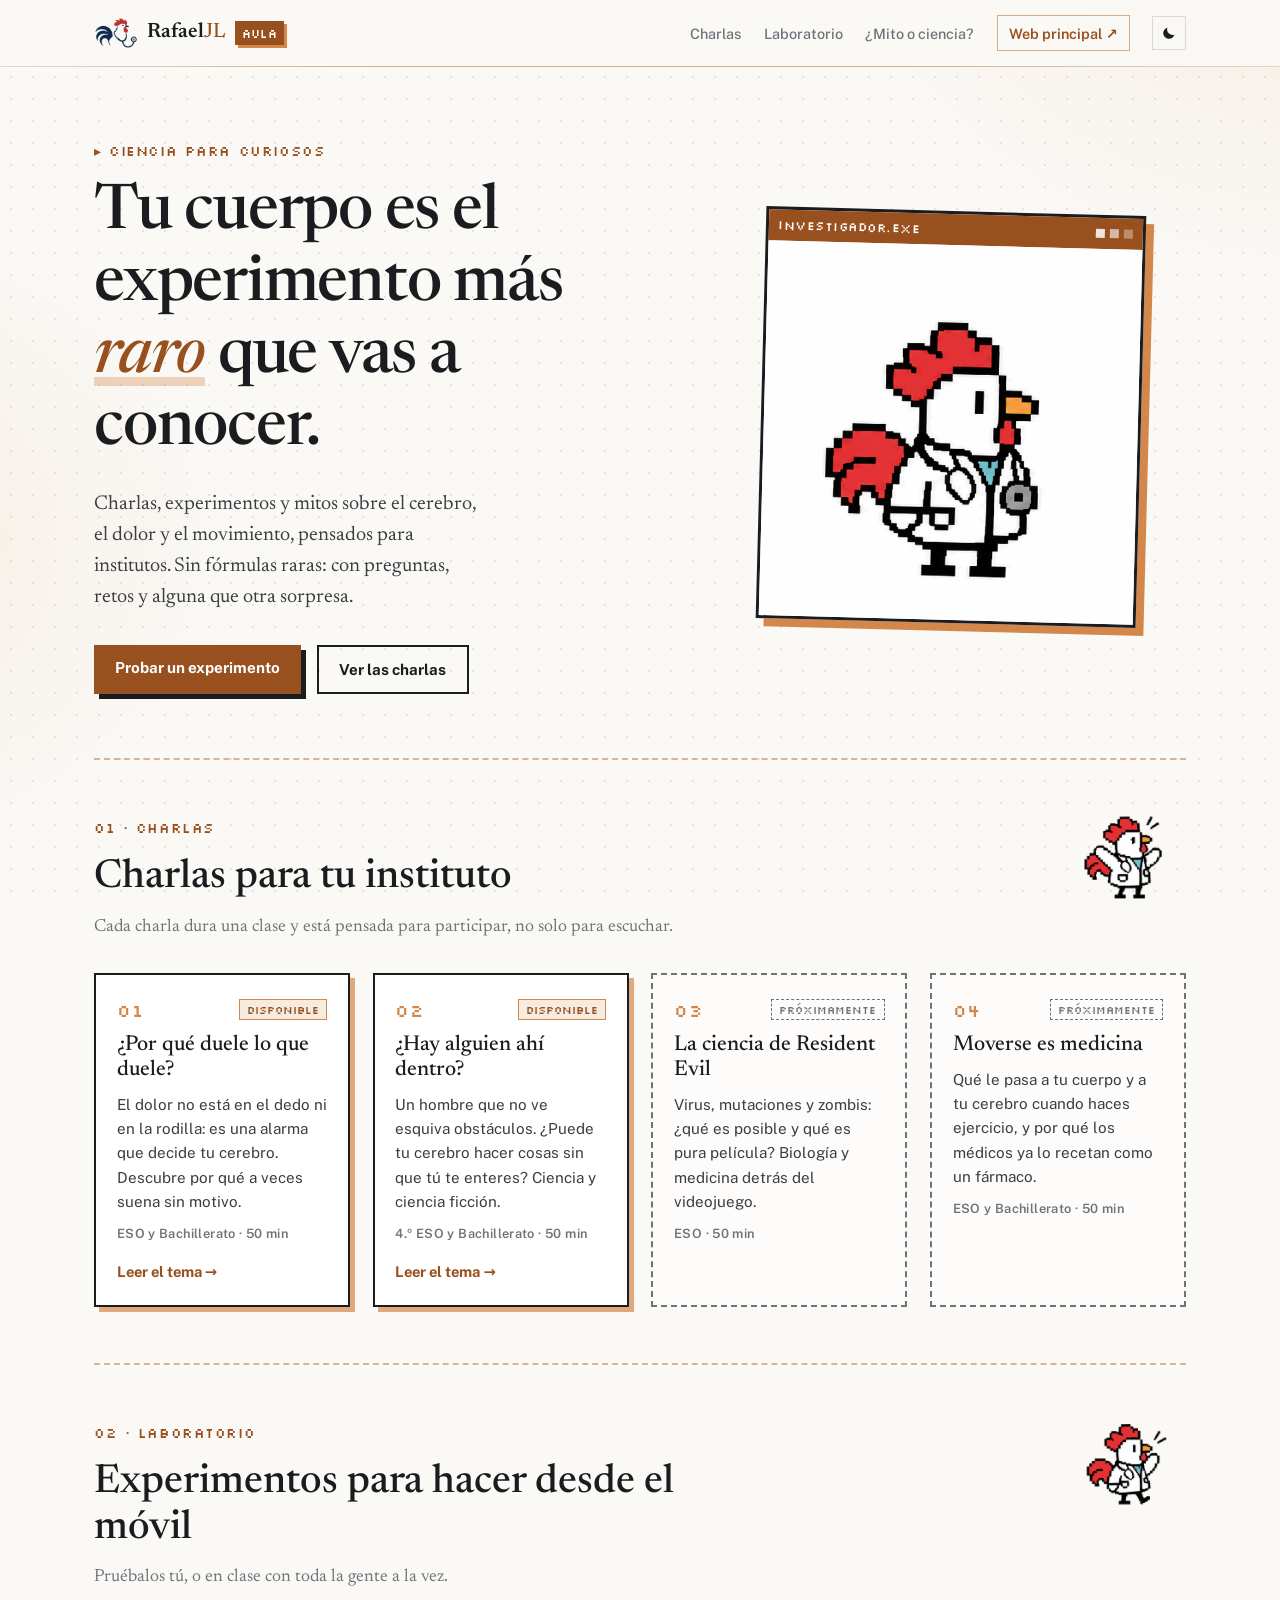
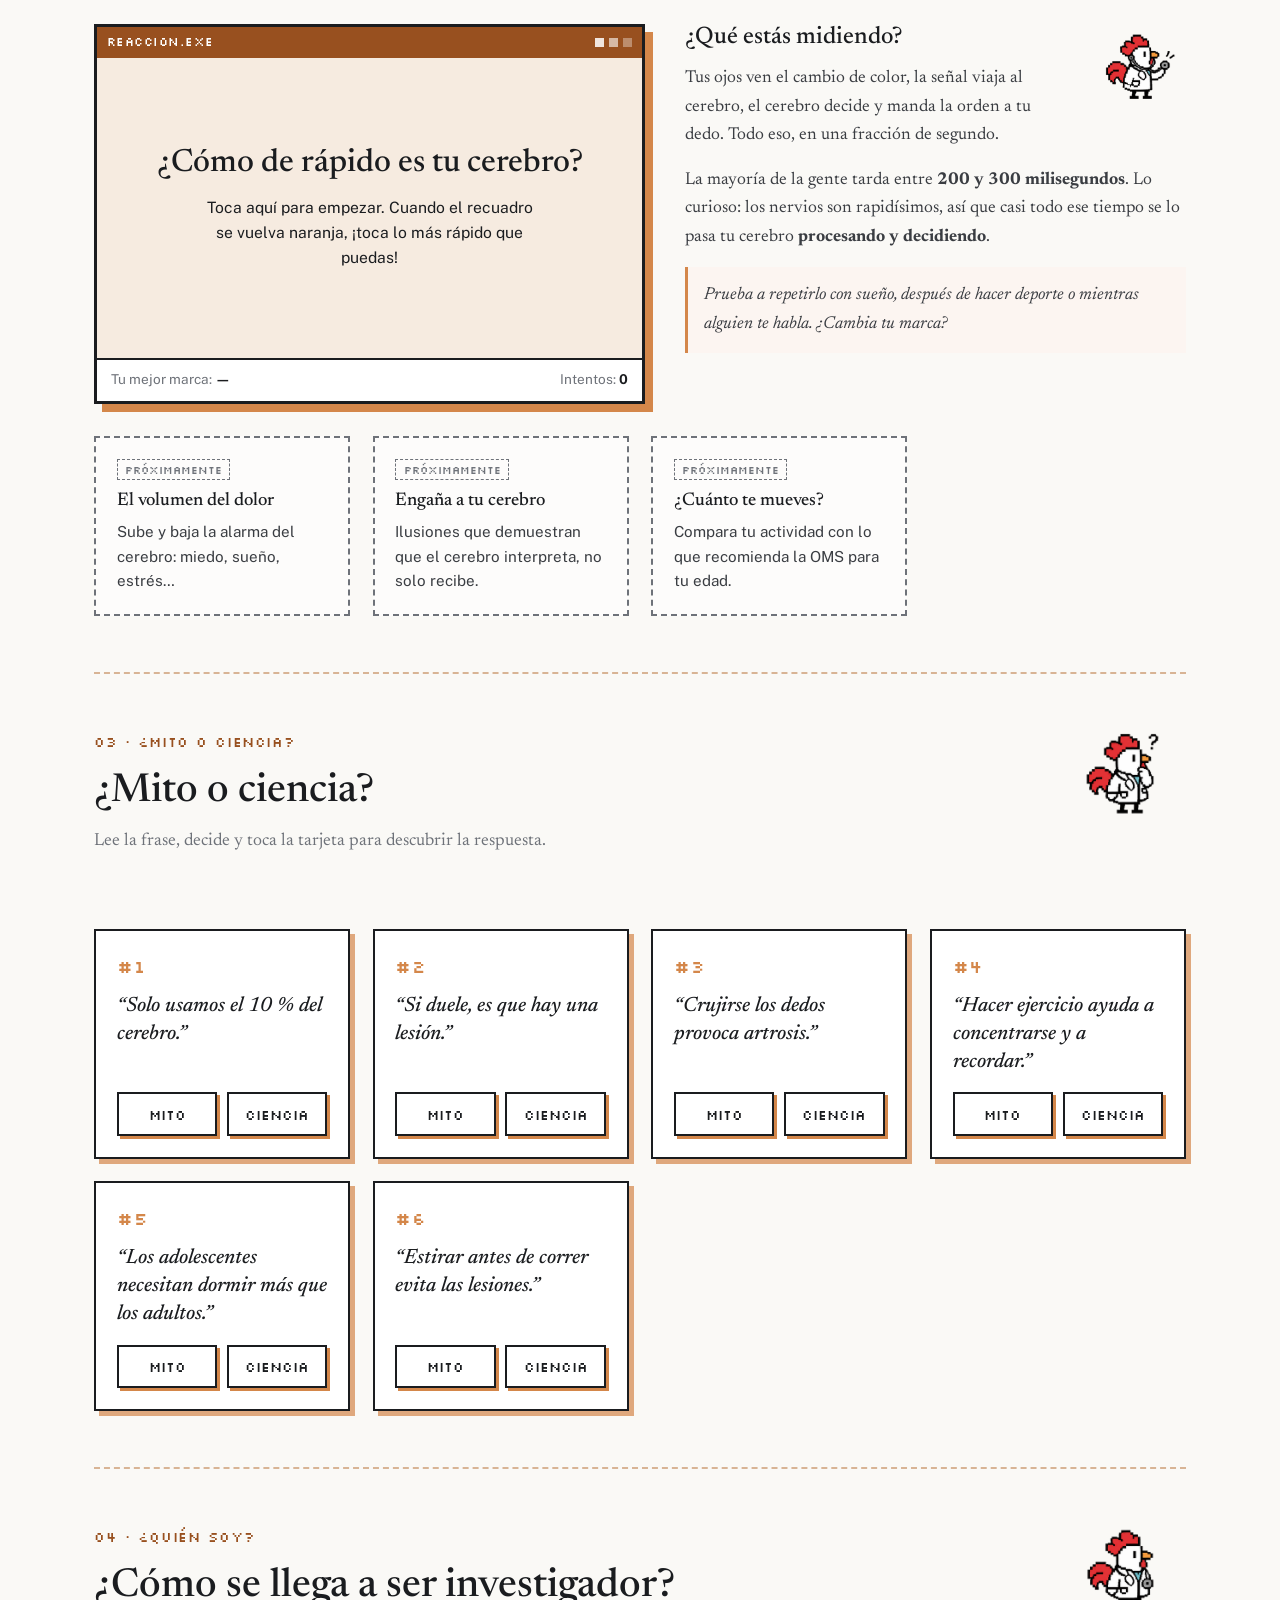
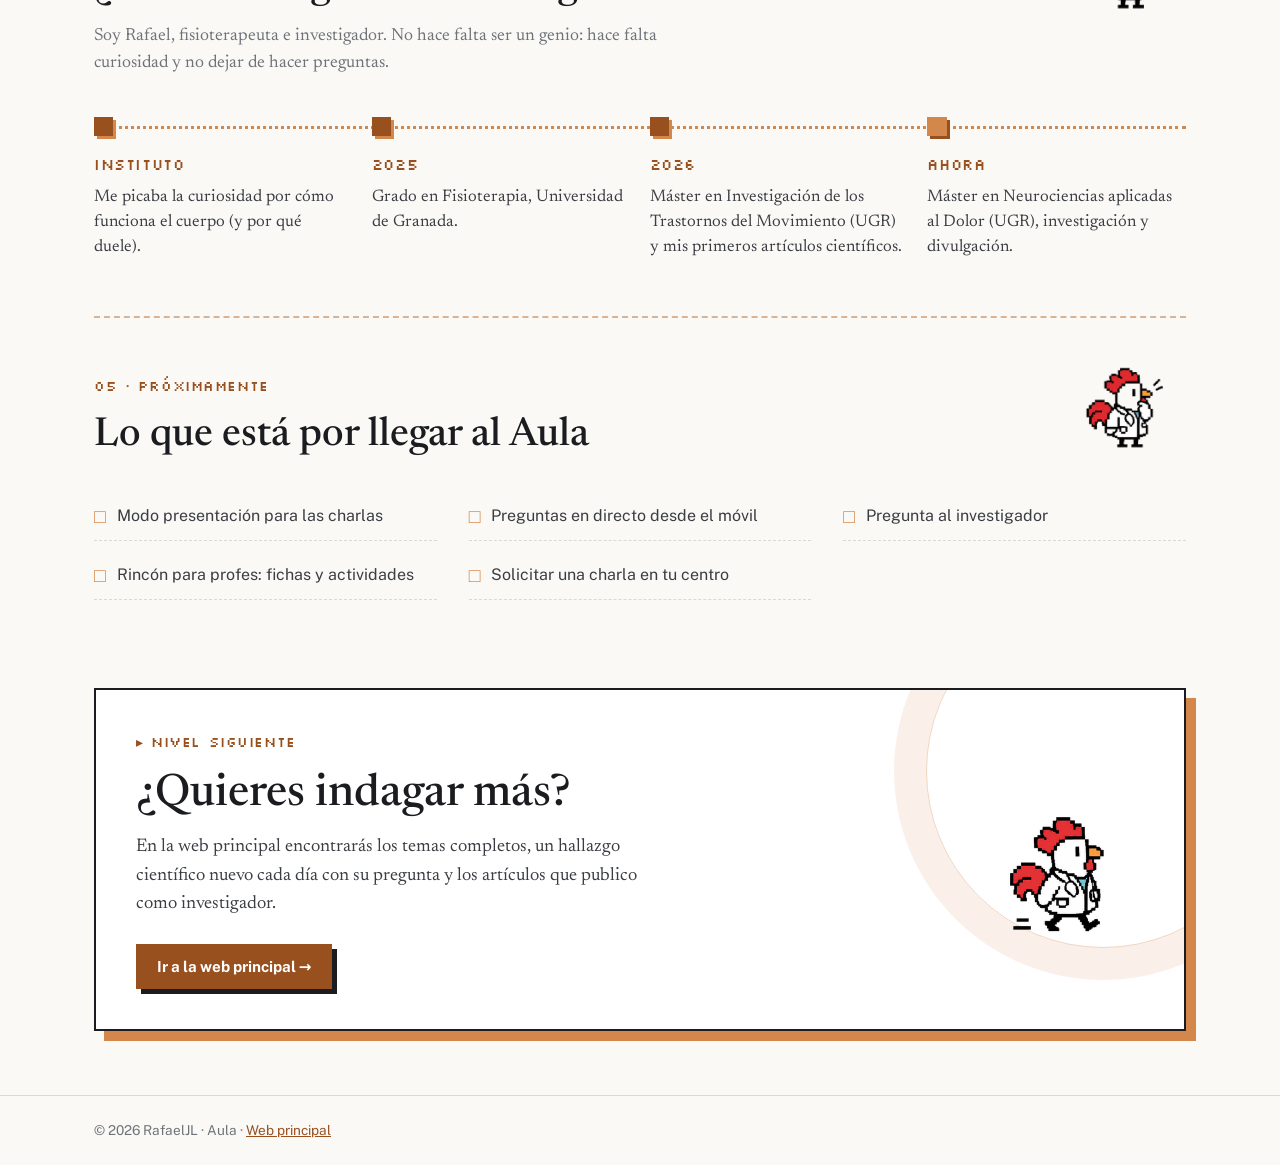
==== commit c1dc7b29: "Recorte limpio del gallo y sin escalado pixelado Co-Authored-By: Claude Opus 5.5 <noreply@anthropic." ====
--- a/aula/index.html
+++ b/aula/index.html
@@ -14,7 +14,7 @@
   <link rel="preconnect" href="https://fonts.googleapis.com">
   <link rel="preconnect" href="https://fonts.gstatic.com" crossorigin>
   <link href="https://fonts.googleapis.com/css2?family=Newsreader:opsz,wght@6..72,400;6..72,500;6..72,600&family=Public+Sans:wght@400;500;600;700&family=Silkscreen&display=swap" rel="stylesheet">
-  <link rel="stylesheet" href="aula.css?v=202611101901">
+  <link rel="stylesheet" href="aula.css?v=202611101903">
   <script>
     try {
       var t = localStorage.getItem("tema");
@@ -63,14 +63,14 @@
     </section>
 
     <section id="charlas" class="bloque">
-      <img class="pose" src="../img/gallo/gallo-entusiasmado.png" alt="" width="200" height="200" loading="lazy">
+      <img class="pose" src="../img/gallo/gallo-entusiasmado.png?v=2" alt="" width="200" height="200" loading="lazy">
       <div class="bloque-cab"><p class="pixel-etq">01 · Charlas</p><h2>Charlas para tu instituto</h2>
         <p>Cada charla dura una clase y está pensada para participar, no solo para escuchar.</p></div>
       <div class="rejilla" id="charlasLista"></div>
     </section>
 
     <section id="laboratorio" class="bloque">
-      <img class="pose" src="../img/gallo/gallo-saluda.png" alt="" width="200" height="200" loading="lazy">
+      <img class="pose" src="../img/gallo/gallo-saluda.png?v=2" alt="" width="200" height="200" loading="lazy">
       <div class="bloque-cab"><p class="pixel-etq">02 · Laboratorio</p><h2>Experimentos para hacer desde el móvil</h2>
         <p>Pruébalos tú, o en clase con toda la gente a la vez.</p></div>
       <div class="lab">
@@ -83,7 +83,7 @@
           <div class="reaccion-pie"><span>Tu mejor marca: <b id="rMejor">—</b></span><span>Intentos: <b id="rIntentos">0</b></span></div>
         </div>
         <div class="lab-explica">
-          <img class="pose-lab" id="rPose" src="../img/gallo/gallo-fonendo.png" alt="" width="200" height="200">
+          <img class="pose-lab" id="rPose" src="../img/gallo/gallo-fonendo.png?v=2" alt="" width="200" height="200">
           <h3>¿Qué estás midiendo?</h3>
           <p>Tus ojos ven el cambio de color, la señal viaja al cerebro, el cerebro decide y manda la orden a tu dedo. Todo eso, en una fracción de segundo.</p>
           <p>La mayoría de la gente tarda entre <strong>200 y 300 milisegundos</strong>. Lo curioso: los nervios son rapidísimos, así que casi todo ese tiempo se lo pasa tu cerebro <strong>procesando y decidiendo</strong>.</p>
@@ -94,7 +94,7 @@
     </section>
 
     <section id="mitos" class="bloque">
-      <img class="pose" src="../img/gallo/gallo-pensando.png" alt="" width="200" height="200" loading="lazy">
+      <img class="pose" src="../img/gallo/gallo-pensando.png?v=2" alt="" width="200" height="200" loading="lazy">
       <div class="bloque-cab"><p class="pixel-etq">03 · ¿Mito o ciencia?</p><h2>¿Mito o ciencia?</h2>
         <p>Lee la frase, decide y toca la tarjeta para descubrir la respuesta.</p></div>
       <div class="marcador" id="marcador" aria-live="polite"></div>
@@ -102,14 +102,14 @@
     </section>
 
     <section id="investigador" class="bloque">
-      <img class="pose" src="../img/gallo/gallo-de-pie.png" alt="" width="200" height="200" loading="lazy">
+      <img class="pose" src="../img/gallo/gallo-de-pie.png?v=2" alt="" width="200" height="200" loading="lazy">
       <div class="bloque-cab"><p class="pixel-etq">04 · ¿Quién soy?</p><h2>¿Cómo se llega a ser investigador?</h2>
         <p>Soy Rafael, fisioterapeuta e investigador. No hace falta ser un genio: hace falta curiosidad y no dejar de hacer preguntas.</p></div>
       <ol class="camino" id="camino"></ol>
     </section>
 
     <section class="bloque">
-      <img class="pose" src="../img/gallo/gallo-idea.png" alt="" width="200" height="200" loading="lazy">
+      <img class="pose" src="../img/gallo/gallo-idea.png?v=2" alt="" width="200" height="200" loading="lazy">
       <div class="bloque-cab"><p class="pixel-etq">05 · Próximamente</p><h2>Lo que está por llegar al Aula</h2></div>
       <ul class="ruta" id="ruta"></ul>
     </section>
@@ -121,14 +121,14 @@
         <p>En la web principal encontrarás los temas completos, un hallazgo científico nuevo cada día con su pregunta y los artículos que publico como investigador.</p>
         <a class="btn btn-pixel" href="../">Ir a la web principal →</a>
       </div>
-      <img class="indagar-logo pose-fija" src="../img/gallo/gallo-camina.png" alt="" width="200" height="200">
+      <img class="indagar-logo pose-fija" src="../img/gallo/gallo-camina.png?v=2" alt="" width="200" height="200">
     </section>
   </main>
 
   <footer><div>© <span id="anio"></span> RafaelJL · Aula · <a href="../">Web principal</a></div></footer>
 
   <script data-goatcounter="https://rafaeljl.goatcounter.com/count" async src="https://gc.zgo.at/count.js"></script>
-  <script src="datos.js?v=202611101901"></script>
-  <script src="aula.js?v=202611101901"></script>
+  <script src="datos.js?v=202611101903"></script>
+  <script src="aula.js?v=202611101903"></script>
 </body>
 </html>
--- a/aula/aula.css
+++ b/aula/aula.css
@@ -21,7 +21,7 @@
 h1, h2, h3 { font-family: var(--serif); font-weight: 500; color: var(--tinta); margin: 0; line-height: 1.15; }
 .pixel, .pixel-etq { font-family: var(--pixel); font-weight: 400; letter-spacing: .04em; }
 .pixel-etq { margin: 0 0 1rem; font-size: .9rem; color: var(--acento); text-transform: uppercase; }
-.pixelado { image-rendering: pixelated; }
+.pixelado { image-rendering: auto; }
 :focus-visible { outline: 2px solid var(--ambar); outline-offset: 3px; }
 
 /* Barra */
@@ -189,12 +189,11 @@
 
 /* Poses del gallo */
 .bloque { position: relative; }
-.pose { position: absolute; right: 0; top: 2.2rem; width: 120px; height: auto; image-rendering: pixelated; pointer-events: none; animation: flota 3.5s ease-in-out infinite; }
+.pose { position: absolute; right: 0; top: 2.2rem; width: 120px; height: auto; pointer-events: none; animation: flota 3.5s ease-in-out infinite; }
 .bloque:nth-of-type(even) .pose { animation-delay: -1.7s; }
 @keyframes flota { 50% { transform: translateY(-6px); } }
-.pose-lab { float: right; width: 96px; height: auto; margin: -.5rem 0 .5rem 1rem; image-rendering: pixelated; }
-.pose-fija { image-rendering: pixelated; }
+.pose-lab { float: right; width: 96px; height: auto; margin: -.5rem 0 .5rem 1rem; }
 .indagar-logo.pose-fija { width: 170px; }
-:root[data-tema="oscuro"] .pose, :root[data-tema="oscuro"] .pose-lab, :root[data-tema="oscuro"] .pose-fija { filter: drop-shadow(0 0 1px rgba(236,234,229,.55)); }
+:root[data-tema="oscuro"] .pose, :root[data-tema="oscuro"] .pose-lab, :root[data-tema="oscuro"] .pose-fija { filter: drop-shadow(0 0 .6px rgba(236,234,229,.9)) drop-shadow(0 0 .6px rgba(236,234,229,.9)); }
 @media (max-width: 900px) { .pose { width: 84px; top: 2.4rem; } }
 @media (max-width: 600px) { .pose { width: 64px; top: 2.6rem; } .bloque-cab { padding-right: 70px; } .pose-lab { width: 72px; } }
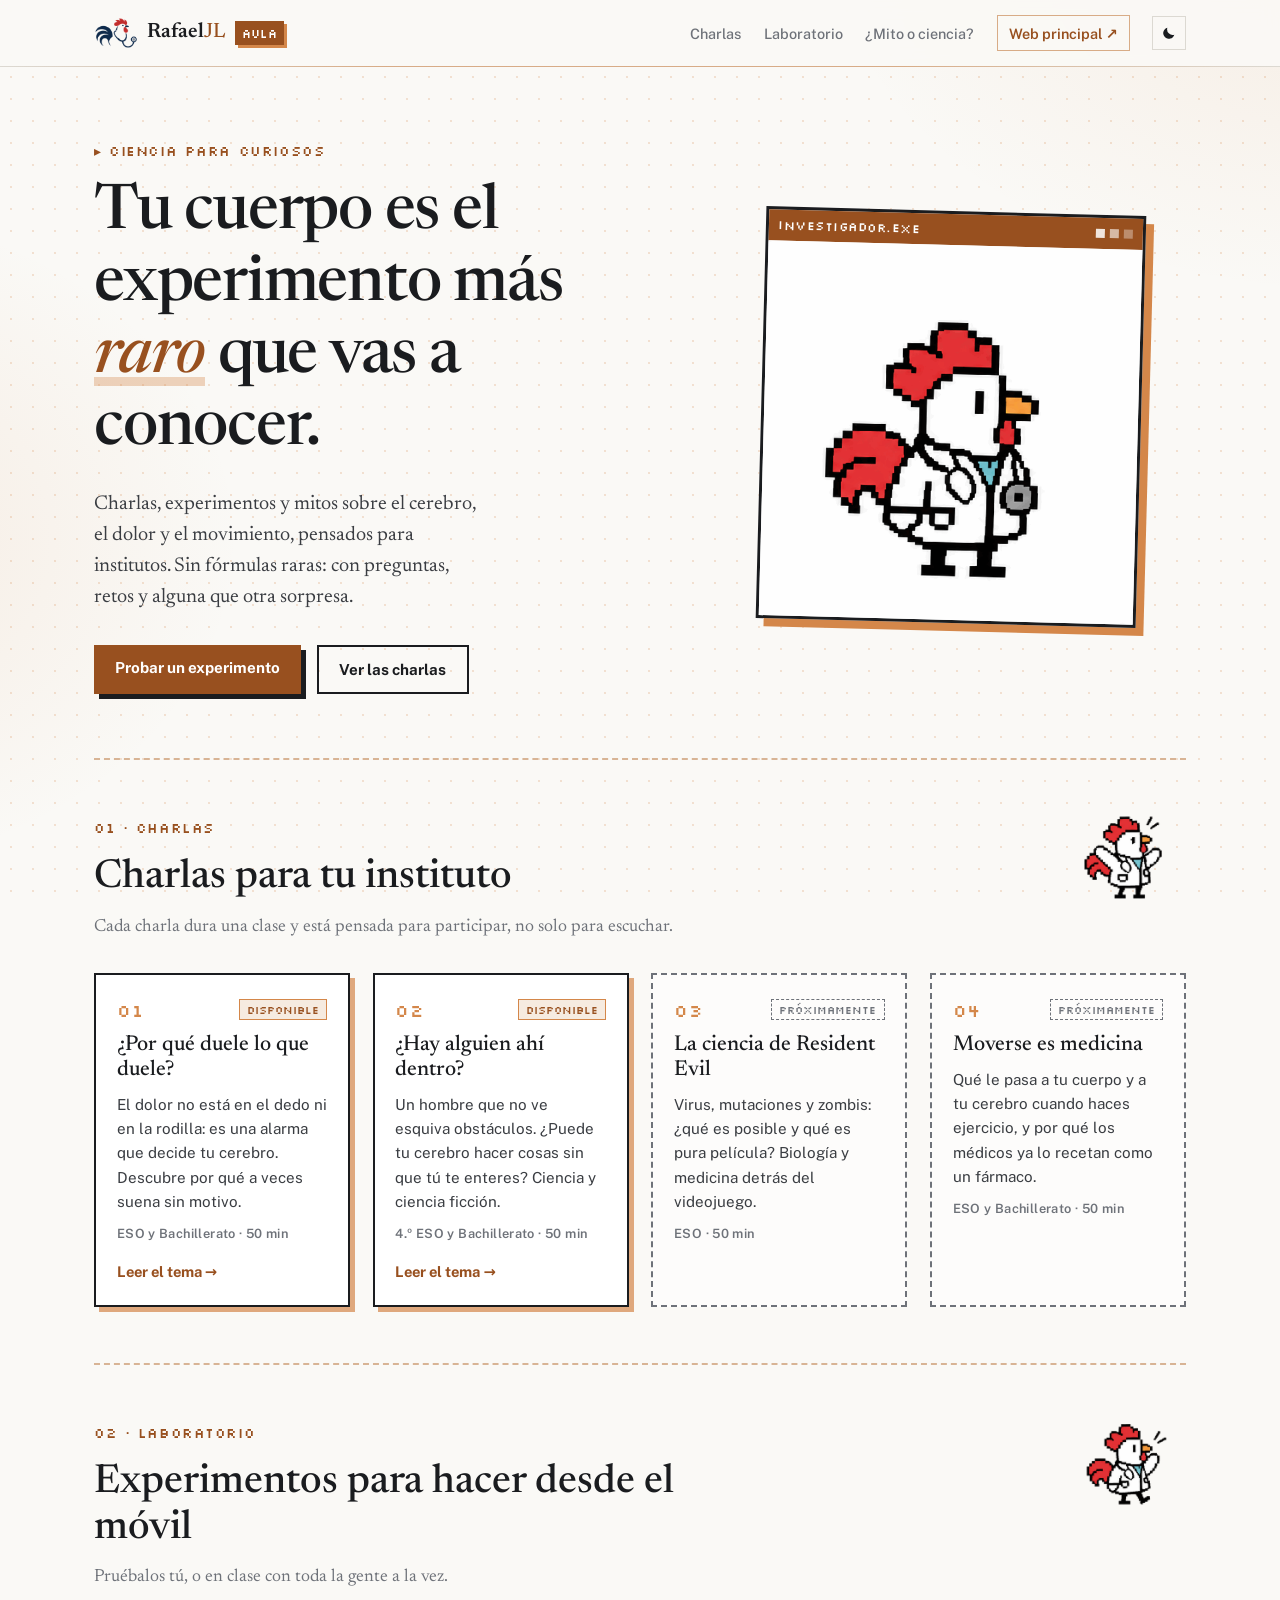
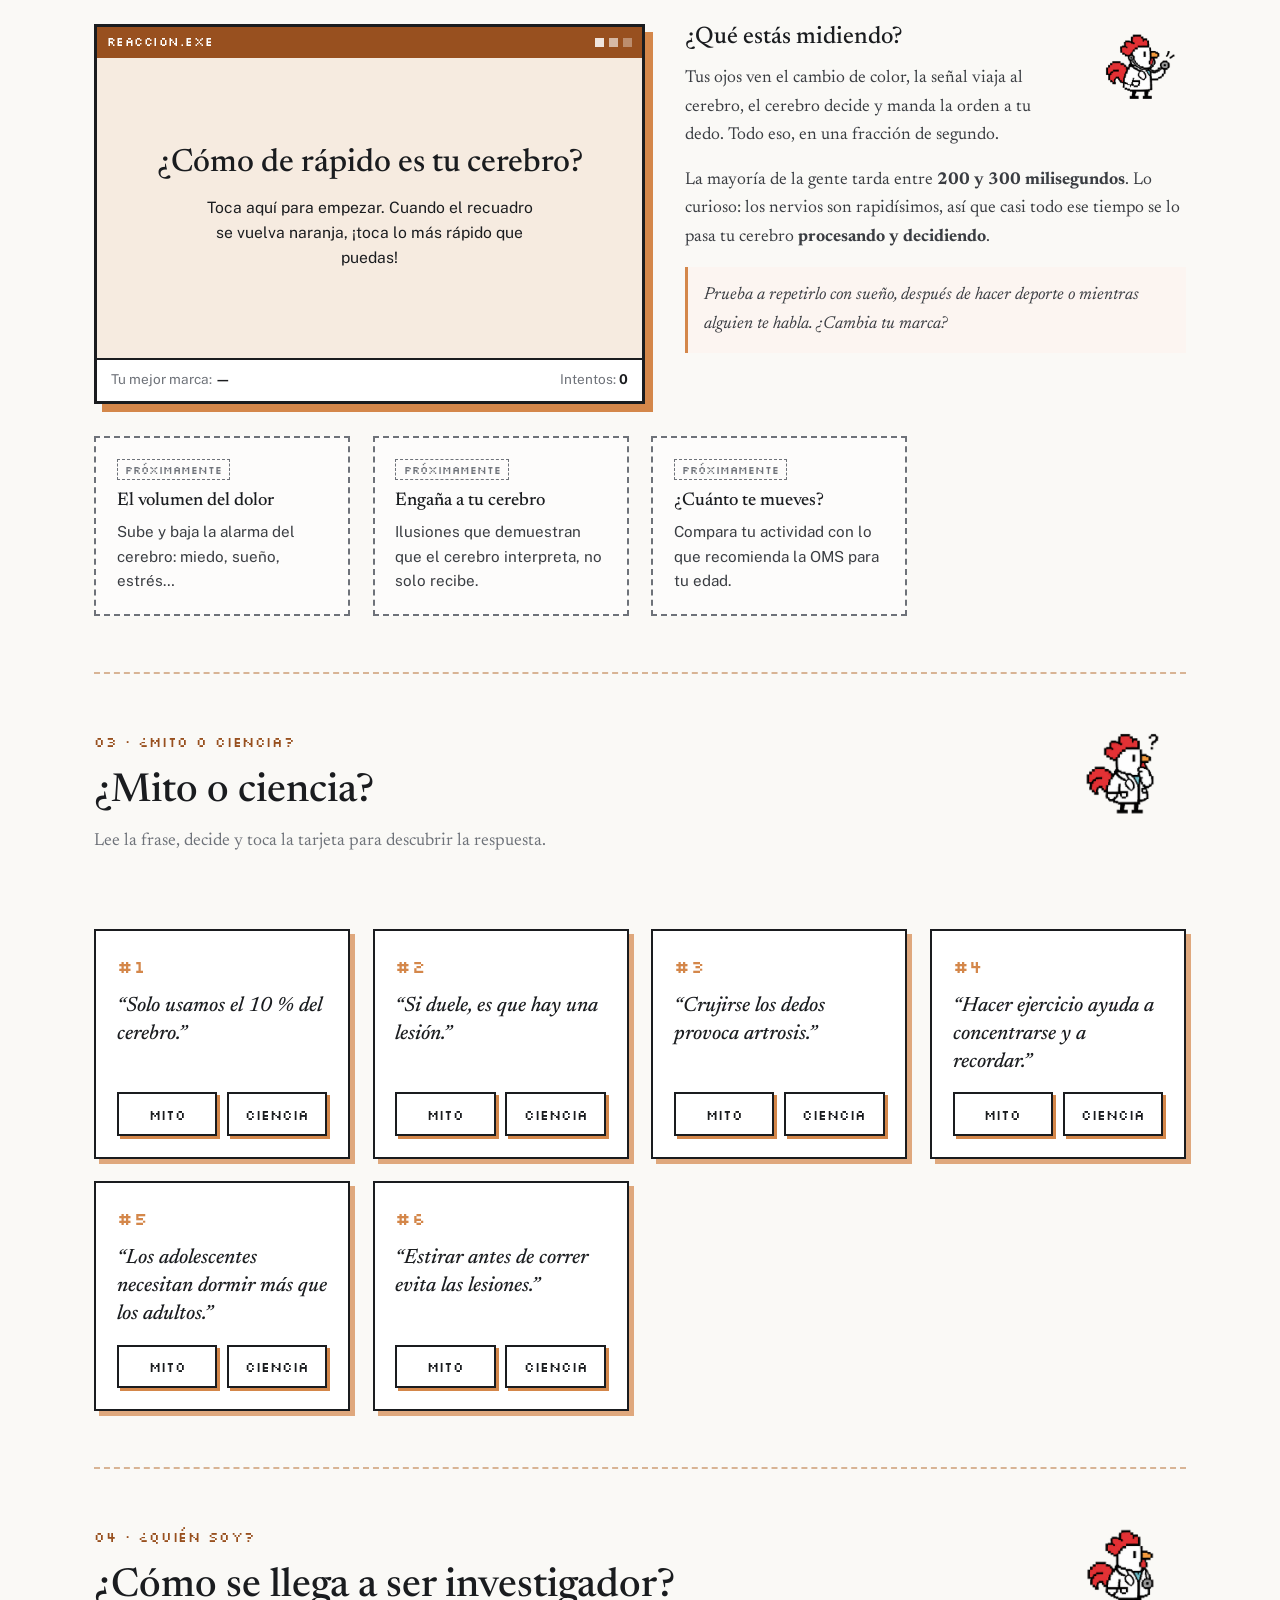
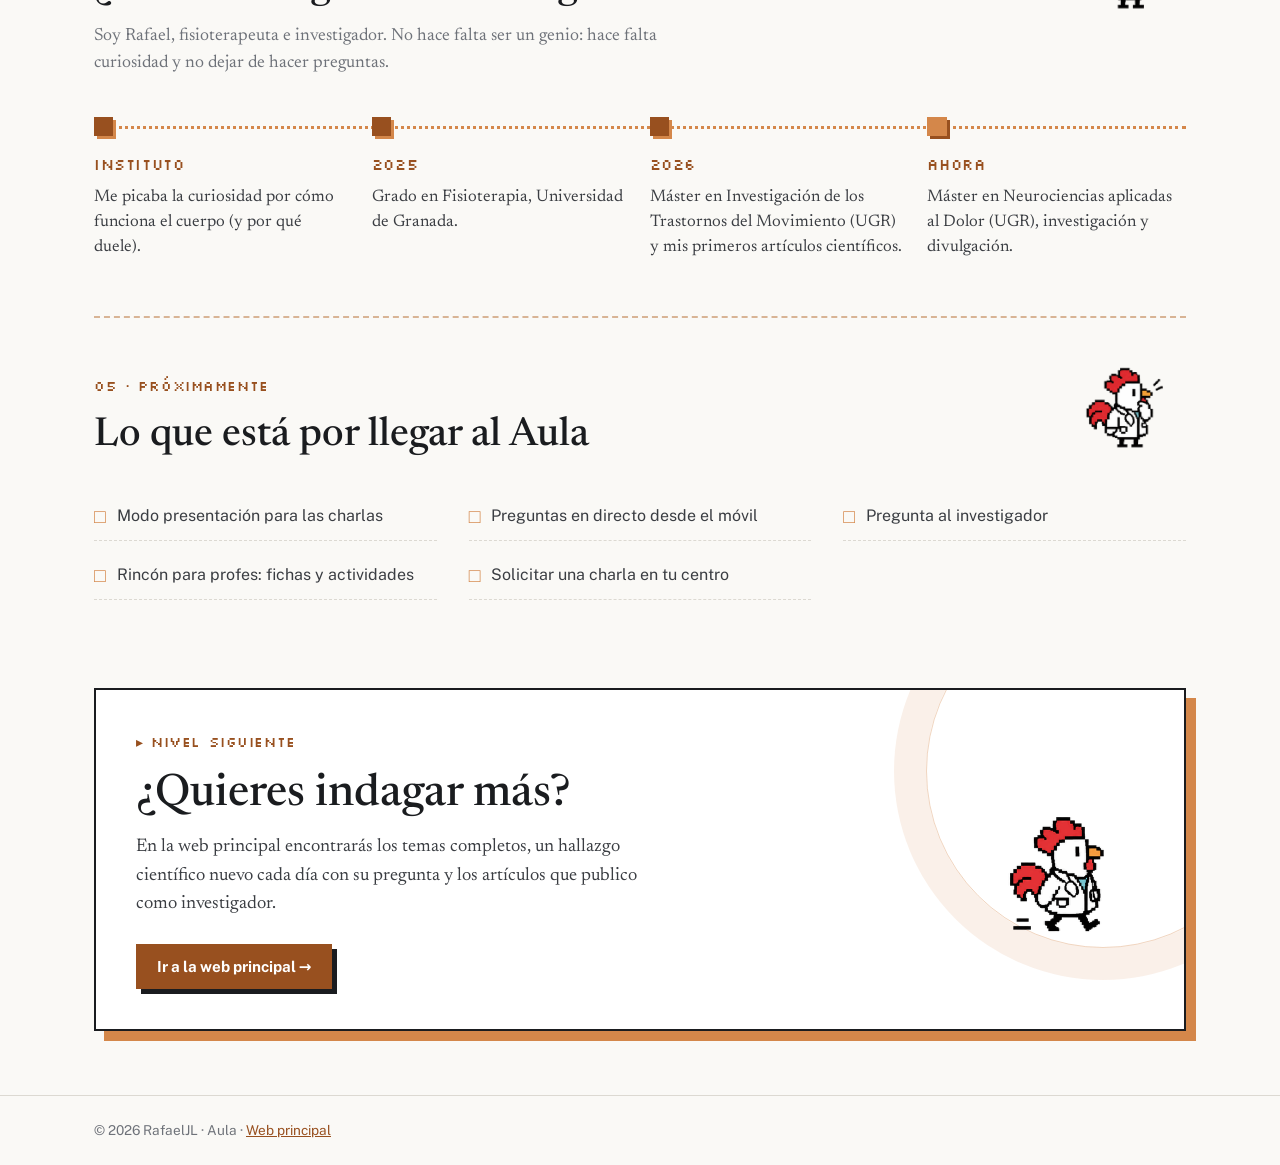
==== commit 71748c78: "Gallo: corrige la cabeza transparente en algunos fotogramas Co-Authored-By: Claude Opus 5.5 <noreply" ====
--- a/aula/index.html
+++ b/aula/index.html
@@ -63,14 +63,14 @@
     </section>
 
     <section id="charlas" class="bloque">
-      <img class="pose" src="../img/gallo/gallo-entusiasmado.png?v=2" alt="" width="200" height="200" loading="lazy">
+      <img class="pose" src="../img/gallo/gallo-entusiasmado.png?v=3" alt="" width="200" height="200" loading="lazy">
       <div class="bloque-cab"><p class="pixel-etq">01 · Charlas</p><h2>Charlas para tu instituto</h2>
         <p>Cada charla dura una clase y está pensada para participar, no solo para escuchar.</p></div>
       <div class="rejilla" id="charlasLista"></div>
     </section>
 
     <section id="laboratorio" class="bloque">
-      <img class="pose" src="../img/gallo/gallo-saluda.png?v=2" alt="" width="200" height="200" loading="lazy">
+      <img class="pose" src="../img/gallo/gallo-saluda.png?v=3" alt="" width="200" height="200" loading="lazy">
       <div class="bloque-cab"><p class="pixel-etq">02 · Laboratorio</p><h2>Experimentos para hacer desde el móvil</h2>
         <p>Pruébalos tú, o en clase con toda la gente a la vez.</p></div>
       <div class="lab">
@@ -83,7 +83,7 @@
           <div class="reaccion-pie"><span>Tu mejor marca: <b id="rMejor">—</b></span><span>Intentos: <b id="rIntentos">0</b></span></div>
         </div>
         <div class="lab-explica">
-          <img class="pose-lab" id="rPose" src="../img/gallo/gallo-fonendo.png?v=2" alt="" width="200" height="200">
+          <img class="pose-lab" id="rPose" src="../img/gallo/gallo-fonendo.png?v=3" alt="" width="200" height="200">
           <h3>¿Qué estás midiendo?</h3>
           <p>Tus ojos ven el cambio de color, la señal viaja al cerebro, el cerebro decide y manda la orden a tu dedo. Todo eso, en una fracción de segundo.</p>
           <p>La mayoría de la gente tarda entre <strong>200 y 300 milisegundos</strong>. Lo curioso: los nervios son rapidísimos, así que casi todo ese tiempo se lo pasa tu cerebro <strong>procesando y decidiendo</strong>.</p>
@@ -94,7 +94,7 @@
     </section>
 
     <section id="mitos" class="bloque">
-      <img class="pose" src="../img/gallo/gallo-pensando.png?v=2" alt="" width="200" height="200" loading="lazy">
+      <img class="pose" src="../img/gallo/gallo-pensando.png?v=3" alt="" width="200" height="200" loading="lazy">
       <div class="bloque-cab"><p class="pixel-etq">03 · ¿Mito o ciencia?</p><h2>¿Mito o ciencia?</h2>
         <p>Lee la frase, decide y toca la tarjeta para descubrir la respuesta.</p></div>
       <div class="marcador" id="marcador" aria-live="polite"></div>
@@ -102,14 +102,14 @@
     </section>
 
     <section id="investigador" class="bloque">
-      <img class="pose" src="../img/gallo/gallo-de-pie.png?v=2" alt="" width="200" height="200" loading="lazy">
+      <img class="pose" src="../img/gallo/gallo-de-pie.png?v=3" alt="" width="200" height="200" loading="lazy">
       <div class="bloque-cab"><p class="pixel-etq">04 · ¿Quién soy?</p><h2>¿Cómo se llega a ser investigador?</h2>
         <p>Soy Rafael, fisioterapeuta e investigador. No hace falta ser un genio: hace falta curiosidad y no dejar de hacer preguntas.</p></div>
       <ol class="camino" id="camino"></ol>
     </section>
 
     <section class="bloque">
-      <img class="pose" src="../img/gallo/gallo-idea.png?v=2" alt="" width="200" height="200" loading="lazy">
+      <img class="pose" src="../img/gallo/gallo-idea.png?v=3" alt="" width="200" height="200" loading="lazy">
       <div class="bloque-cab"><p class="pixel-etq">05 · Próximamente</p><h2>Lo que está por llegar al Aula</h2></div>
       <ul class="ruta" id="ruta"></ul>
     </section>
@@ -121,7 +121,7 @@
         <p>En la web principal encontrarás los temas completos, un hallazgo científico nuevo cada día con su pregunta y los artículos que publico como investigador.</p>
         <a class="btn btn-pixel" href="../">Ir a la web principal →</a>
       </div>
-      <img class="indagar-logo pose-fija" src="../img/gallo/gallo-camina.png?v=2" alt="" width="200" height="200">
+      <img class="indagar-logo pose-fija" src="../img/gallo/gallo-camina.png?v=3" alt="" width="200" height="200">
     </section>
   </main>
 
